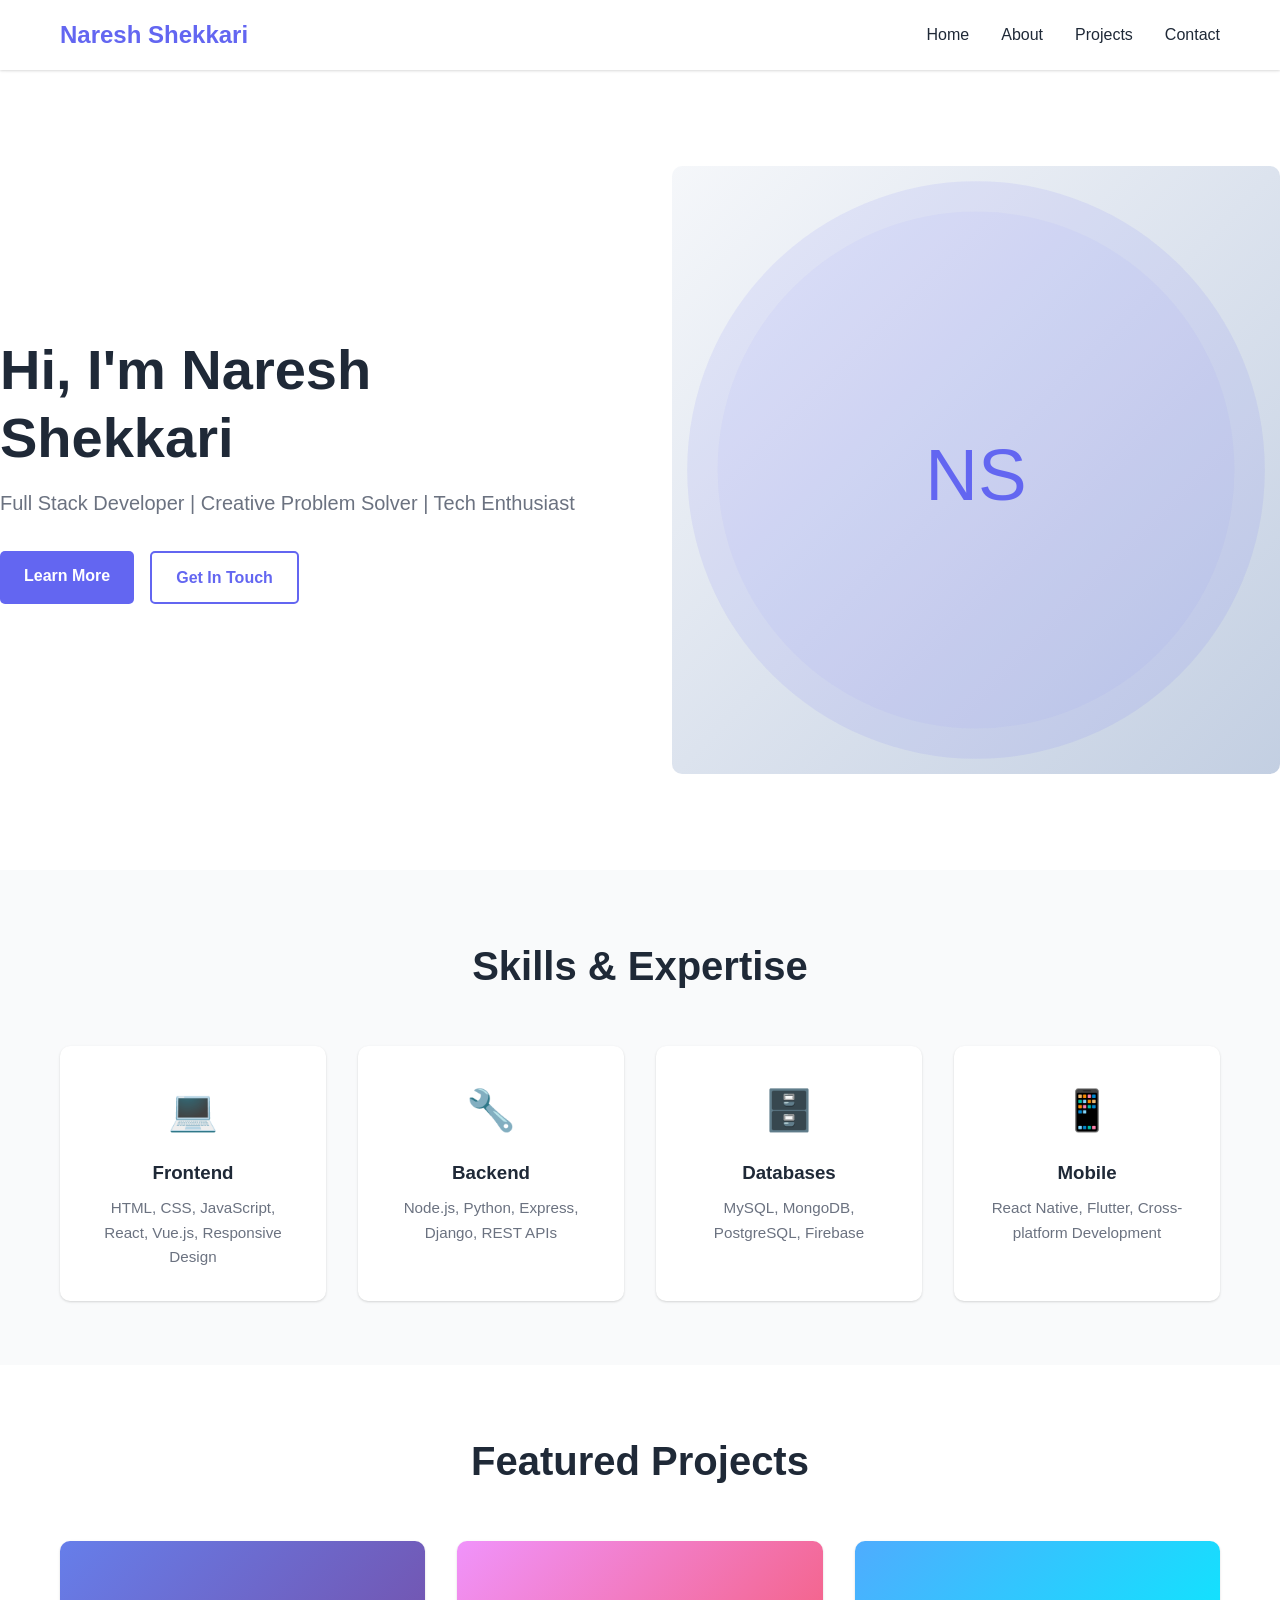
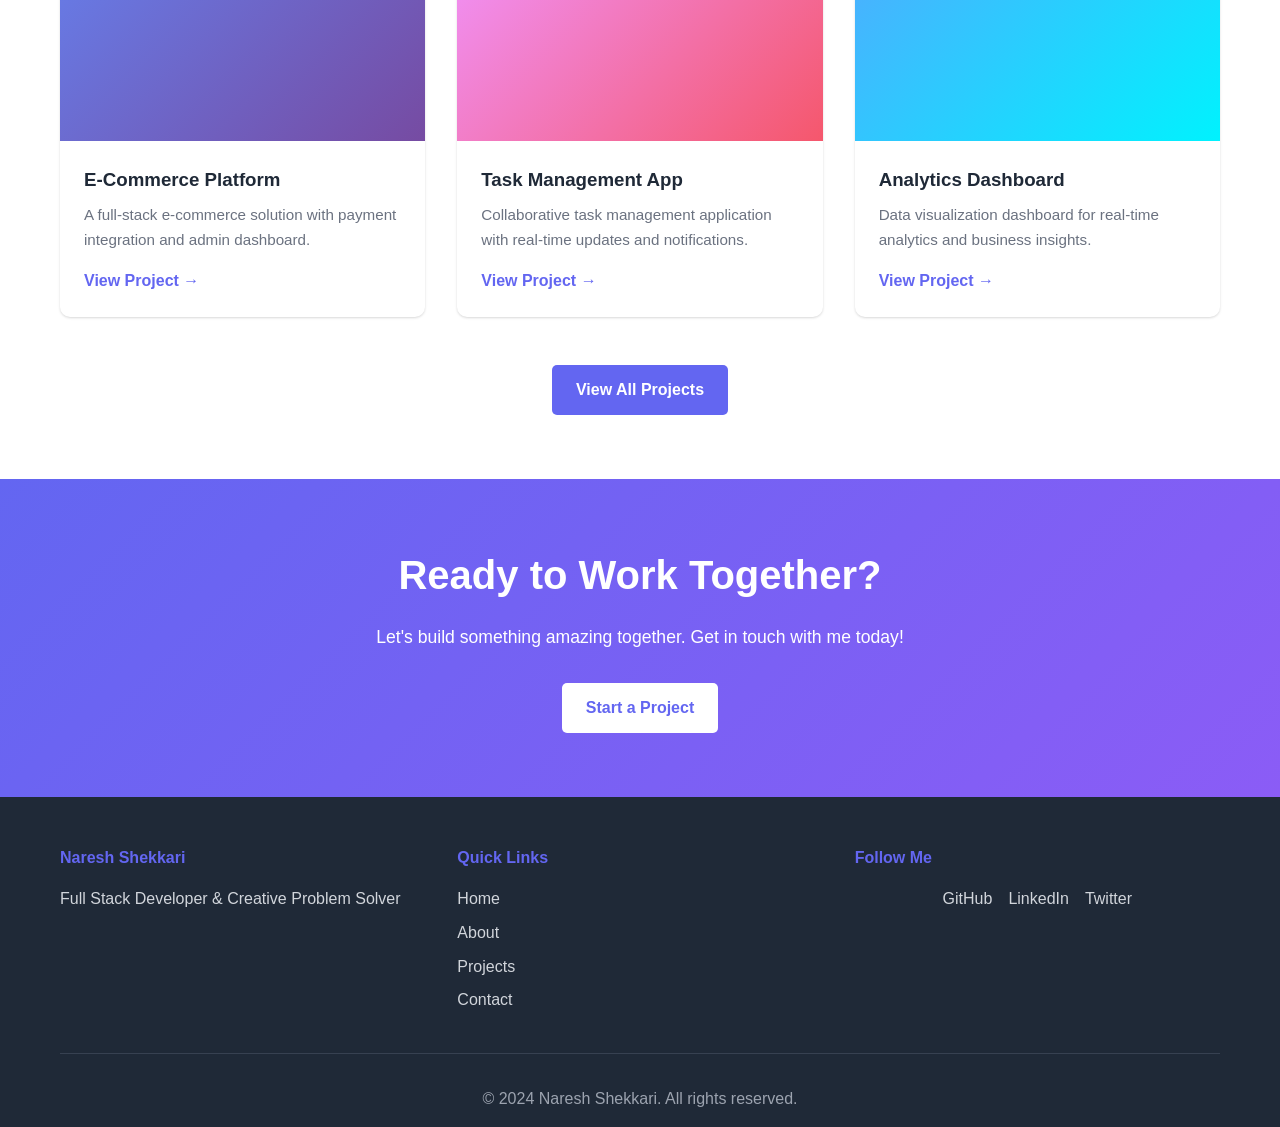
==== index.html @ ceee6bec "Initial commit: Add production portfolio website with full folder structure" ====
<!DOCTYPE html>
<html lang="en">
<head>
    <meta charset="UTF-8">
    <meta name="viewport" content="width=device-width, initial-scale=1.0">
    <meta name="description" content="Naresh Shekkari - Full Stack Developer & Creative Problem Solver">
    <meta name="keywords" content="Developer, Portfolio, Web Developer, Full Stack">
    <title>Naresh Shekkari - Portfolio</title>
    <link rel="stylesheet" href="css/style.css">
    <link rel="stylesheet" href="css/responsive.css">
</head>
<body>
    <!-- Navigation Bar -->
    <nav class="navbar">
        <div class="container">
            <div class="nav-brand">Naresh Shekkari</div>
            <ul class="nav-menu">
                <li><a href="index.html" class="active">Home</a></li>
                <li><a href="about.html">About</a></li>
                <li><a href="projects.html">Projects</a></li>
                <li><a href="contact.html">Contact</a></li>
            </ul>
            <div class="hamburger">
                <span></span>
                <span></span>
                <span></span>
            </div>
        </div>
    </nav>

    <!-- Hero Section -->
    <section class="hero">
        <div class="hero-content">
            <h1 class="hero-title">Hi, I'm Naresh Shekkari</h1>
            <p class="hero-subtitle">Full Stack Developer | Creative Problem Solver | Tech Enthusiast</p>
            <div class="hero-buttons">
                <a href="about.html" class="btn btn-primary">Learn More</a>
                <a href="contact.html" class="btn btn-secondary">Get In Touch</a>
            </div>
        </div>
        <div class="hero-image">
            <div class="image-placeholder">
                <svg viewBox="0 0 200 200" xmlns="http://www.w3.org/2000/svg">
                    <circle cx="100" cy="100" r="95" fill="#6366f1" opacity="0.1"/>
                    <circle cx="100" cy="100" r="85" fill="#6366f1" opacity="0.05"/>
                    <text x="100" y="110" text-anchor="middle" font-size="24" fill="#6366f1">NS</text>
                </svg>
            </div>
        </div>
    </section>

    <!-- Skills Section -->
    <section class="skills">
        <div class="container">
            <h2 class="section-title">Skills & Expertise</h2>
            <div class="skills-grid">
                <div class="skill-card">
                    <div class="skill-icon">💻</div>
                    <h3>Frontend</h3>
                    <p>HTML, CSS, JavaScript, React, Vue.js, Responsive Design</p>
                </div>
                <div class="skill-card">
                    <div class="skill-icon">🔧</div>
                    <h3>Backend</h3>
                    <p>Node.js, Python, Express, Django, REST APIs</p>
                </div>
                <div class="skill-card">
                    <div class="skill-icon">🗄️</div>
                    <h3>Databases</h3>
                    <p>MySQL, MongoDB, PostgreSQL, Firebase</p>
                </div>
                <div class="skill-card">
                    <div class="skill-icon">📱</div>
                    <h3>Mobile</h3>
                    <p>React Native, Flutter, Cross-platform Development</p>
                </div>
            </div>
        </div>
    </section>

    <!-- Featured Projects -->
    <section class="featured-projects">
        <div class="container">
            <h2 class="section-title">Featured Projects</h2>
            <div class="projects-grid">
                <div class="project-card">
                    <div class="project-image" style="background: linear-gradient(135deg, #667eea 0%, #764ba2 100%);"></div>
                    <div class="project-content">
                        <h3>E-Commerce Platform</h3>
                        <p>A full-stack e-commerce solution with payment integration and admin dashboard.</p>
                        <a href="projects.html" class="project-link">View Project →</a>
                    </div>
                </div>
                <div class="project-card">
                    <div class="project-image" style="background: linear-gradient(135deg, #f093fb 0%, #f5576c 100%);"></div>
                    <div class="project-content">
                        <h3>Task Management App</h3>
                        <p>Collaborative task management application with real-time updates and notifications.</p>
                        <a href="projects.html" class="project-link">View Project →</a>
                    </div>
                </div>
                <div class="project-card">
                    <div class="project-image" style="background: linear-gradient(135deg, #4facfe 0%, #00f2fe 100%);"></div>
                    <div class="project-content">
                        <h3>Analytics Dashboard</h3>
                        <p>Data visualization dashboard for real-time analytics and business insights.</p>
                        <a href="projects.html" class="project-link">View Project →</a>
                    </div>
                </div>
            </div>
            <div class="center">
                <a href="projects.html" class="btn btn-primary">View All Projects</a>
            </div>
        </div>
    </section>

    <!-- CTA Section -->
    <section class="cta">
        <div class="container">
            <h2>Ready to Work Together?</h2>
            <p>Let's build something amazing together. Get in touch with me today!</p>
            <a href="contact.html" class="btn btn-light">Start a Project</a>
        </div>
    </section>

    <!-- Footer -->
    <footer class="footer">
        <div class="container">
            <div class="footer-content">
                <div class="footer-section">
                    <h4>Naresh Shekkari</h4>
                    <p>Full Stack Developer & Creative Problem Solver</p>
                </div>
                <div class="footer-section">
                    <h4>Quick Links</h4>
                    <ul>
                        <li><a href="index.html">Home</a></li>
                        <li><a href="about.html">About</a></li>
                        <li><a href="projects.html">Projects</a></li>
                        <li><a href="contact.html">Contact</a></li>
                    </ul>
                </div>
                <div class="footer-section">
                    <h4>Follow Me</h4>
                    <div class="social-links">
                        <a href="#" target="_blank">GitHub</a>
                        <a href="#" target="_blank">LinkedIn</a>
                        <a href="#" target="_blank">Twitter</a>
                    </div>
                </div>
            </div>
            <div class="footer-bottom">
                <p>&copy; 2024 Naresh Shekkari. All rights reserved.</p>
            </div>
        </div>
    </footer>

    <script src="js/script.js"></script>
</body>
</html>
---- css/style.css ----
:root {
    --primary-color: #6366f1;
    --secondary-color: #8b5cf6;
    --text-color: #1f2937;
    --text-light: #6b7280;
    --bg-light: #f9fafb;
    --bg-white: #ffffff;
    --border-color: #e5e7eb;
    --shadow: 0 1px 3px rgba(0, 0, 0, 0.1), 0 1px 2px rgba(0, 0, 0, 0.06);
    --shadow-lg: 0 10px 25px rgba(0, 0, 0, 0.1);
    --transition: all 0.3s ease;
}

* {
    margin: 0;
    padding: 0;
    box-sizing: border-box;
}

body {
    font-family: -apple-system, BlinkMacSystemFont, 'Segoe UI', Roboto, 'Helvetica Neue', Arial, sans-serif;
    color: var(--text-color);
    background-color: var(--bg-white);
    line-height: 1.6;
}

/* Container */
.container {
    max-width: 1200px;
    margin: 0 auto;
    padding: 0 20px;
}

/* Navbar */
.navbar {
    background-color: var(--bg-white);
    box-shadow: var(--shadow);
    position: sticky;
    top: 0;
    z-index: 100;
}

.navbar .container {
    display: flex;
    justify-content: space-between;
    align-items: center;
    padding: 1rem 20px;
}

.nav-brand {
    font-size: 1.5rem;
    font-weight: bold;
    color: var(--primary-color);
}

.nav-menu {
    display: flex;
    list-style: none;
    gap: 2rem;
}

.nav-menu a {
    text-decoration: none;
    color: var(--text-color);
    font-weight: 500;
    transition: var(--transition);
    position: relative;
}

.nav-menu a:hover,
.nav-menu a.active {
    color: var(--primary-color);
}

.nav-menu a.active::after {
    content: '';
    position: absolute;
    bottom: -5px;
    left: 0;
    width: 100%;
    height: 2px;
    background-color: var(--primary-color);
}

.hamburger {
    display: none;
    flex-direction: column;
    cursor: pointer;
}

.hamburger span {
    width: 25px;
    height: 3px;
    background-color: var(--text-color);
    margin: 5px 0;
    transition: var(--transition);
}

/* Hero Section */
.hero {
    display: grid;
    grid-template-columns: 1fr 1fr;
    align-items: center;
    gap: 4rem;
    padding: 6rem 0;
    min-height: 600px;
}

.hero-content h1 {
    font-size: 3.5rem;
    margin-bottom: 1rem;
    color: var(--text-color);
    line-height: 1.2;
}

.hero-subtitle {
    font-size: 1.25rem;
    color: var(--text-light);
    margin-bottom: 2rem;
}

.hero-buttons {
    display: flex;
    gap: 1rem;
}

.image-placeholder,
.image-placeholder-large {
    display: flex;
    align-items: center;
    justify-content: center;
    background: linear-gradient(135deg, #f5f7fa 0%, #c3cfe2 100%);
    border-radius: 10px;
    aspect-ratio: 1;
}

/* Buttons */
.btn {
    padding: 0.75rem 1.5rem;
    border-radius: 5px;
    text-decoration: none;
    font-weight: 600;
    transition: var(--transition);
    border: none;
    cursor: pointer;
    display: inline-block;
    font-size: 1rem;
}

.btn-primary {
    background-color: var(--primary-color);
    color: white;
}

.btn-primary:hover {
    background-color: var(--secondary-color);
    transform: translateY(-2px);
    box-shadow: var(--shadow-lg);
}

.btn-secondary {
    background-color: transparent;
    color: var(--primary-color);
    border: 2px solid var(--primary-color);
}

.btn-secondary:hover {
    background-color: var(--primary-color);
    color: white;
}

.btn-light {
    background-color: white;
    color: var(--primary-color);
}

.btn-light:hover {
    background-color: var(--bg-light);
}

/* Skills Section */
.skills {
    background-color: var(--bg-light);
    padding: 4rem 0;
}

.section-title {
    font-size: 2.5rem;
    margin-bottom: 3rem;
    text-align: center;
    color: var(--text-color);
}

.skills-grid {
    display: grid;
    grid-template-columns: repeat(auto-fit, minmax(250px, 1fr));
    gap: 2rem;
}

.skill-card {
    background-color: var(--bg-white);
    padding: 2rem;
    border-radius: 10px;
    text-align: center;
    box-shadow: var(--shadow);
    transition: var(--transition);
}

.skill-card:hover {
    transform: translateY(-5px);
    box-shadow: var(--shadow-lg);
}

.skill-icon {
    font-size: 2.5rem;
    margin-bottom: 1rem;
}

.skill-card h3 {
    margin-bottom: 0.5rem;
    color: var(--text-color);
}

.skill-card p {
    color: var(--text-light);
    font-size: 0.95rem;
}

/* Featured Projects */
.featured-projects {
    padding: 4rem 0;
}

.projects-grid {
    display: grid;
    grid-template-columns: repeat(auto-fit, minmax(300px, 1fr));
    gap: 2rem;
    margin-bottom: 3rem;
}

.project-card {
    background-color: var(--bg-white);
    border-radius: 10px;
    overflow: hidden;
    box-shadow: var(--shadow);
    transition: var(--transition);
}

.project-card:hover {
    transform: translateY(-5px);
    box-shadow: var(--shadow-lg);
}

.project-image {
    width: 100%;
    height: 200px;
    background-size: cover;
    background-position: center;
}

.project-content {
    padding: 1.5rem;
}

.project-content h3 {
    margin-bottom: 0.5rem;
    color: var(--text-color);
}

.project-content p {
    color: var(--text-light);
    margin-bottom: 1rem;
    font-size: 0.95rem;
}

.project-link {
    color: var(--primary-color);
    text-decoration: none;
    font-weight: 600;
    transition: var(--transition);
}

.project-link:hover {
    color: var(--secondary-color);
}

.center {
    text-align: center;
}

/* CTA Section */
.cta {
    background: linear-gradient(135deg, var(--primary-color) 0%, var(--secondary-color) 100%);
    color: white;
    padding: 4rem 0;
    text-align: center;
}

.cta h2 {
    font-size: 2.5rem;
    margin-bottom: 1rem;
}

.cta p {
    font-size: 1.1rem;
    margin-bottom: 2rem;
}

/* About Section */
.about-section {
    padding: 4rem 0;
}

.about-content {
    display: grid;
    grid-template-columns: 1fr 1fr;
    gap: 3rem;
    align-items: center;
}

.about-text h1 {
    font-size: 2.5rem;
    margin-bottom: 1.5rem;
}

.about-text h2 {
    font-size: 1.5rem;
    margin: 2rem 0 1rem;
    color: var(--primary-color);
}

.about-text p {
    color: var(--text-light);
    margin-bottom: 1rem;
    line-height: 1.8;
}

.about-list {
    list-style: none;
    margin: 1rem 0;
}

.about-list li {
    padding: 0.5rem 0;
    color: var(--text-light);
    position: relative;
    padding-left: 1.5rem;
}

.about-list li::before {
    content: '✓';
    position: absolute;
    left: 0;
    color: var(--primary-color);
    font-weight: bold;
}

.image-placeholder-large {
    min-height: 400px;
}

/* Experience Section */
.experience {
    background-color: var(--bg-light);
    padding: 4rem 0;
}

.timeline {
    max-width: 800px;
    margin: 0 auto;
}

.timeline-item {
    display: grid;
    grid-template-columns: 50px 1fr;
    gap: 2rem;
    margin-bottom: 2rem;
    position: relative;
}

.timeline-marker {
    width: 20px;
    height: 20px;
    background-color: var(--primary-color);
    border-radius: 50%;
    margin-top: 0.5rem;
    border: 4px solid var(--bg-light);
}

.timeline-item:not(:last-child)::before {
    content: '';
    position: absolute;
    left: 9px;
    top: 40px;
    bottom: -50px;
    width: 2px;
    background-color: var(--primary-color);
}

.timeline-content h3 {
    color: var(--text-color);
    margin-bottom: 0.25rem;
}

.timeline-date {
    color: var(--primary-color);
    font-weight: 600;
    font-size: 0.9rem;
}

.timeline-content p {
    color: var(--text-light);
    margin-top: 0.5rem;
}

/* Education Section */
.education {
    padding: 4rem 0;
}

.education-grid {
    display: grid;
    grid-template-columns: repeat(auto-fit, minmax(300px, 1fr));
    gap: 2rem;
}

.education-card {
    background-color: var(--bg-light);
    padding: 2rem;
    border-radius: 10px;
    border-left: 4px solid var(--primary-color);
}

.education-card h3 {
    color: var(--text-color);
    margin-bottom: 0.5rem;
}

.education-date {
    color: var(--primary-color);
    font-weight: 600;
    font-size: 0.9rem;
}

.education-card p {
    color: var(--text-light);
    margin-top: 0.5rem;
}

/* Projects Section */
.projects-section {
    padding: 4rem 0;
}

.projects-grid-large {
    display: grid;
    grid-template-columns: 1fr;
    gap: 2rem;
}

.project-card-large {
    display: grid;
    grid-template-columns: 1fr 1fr;
    gap: 2rem;
    align-items: center;
    background-color: var(--bg-light);
    border-radius: 10px;
    overflow: hidden;
    box-shadow: var(--shadow);
    transition: var(--transition);
}

.project-card-large:hover {
    box-shadow: var(--shadow-lg);
    transform: translateY(-2px);
}

.project-card-large:nth-child(even) {
    direction: rtl;
}

.project-card-large:nth-child(even) .project-content-large {
    direction: ltr;
}

.project-image-large {
    width: 100%;
    min-height: 300px;
    background-size: cover;
    background-position: center;
}

.project-content-large {
    padding: 2rem;
}

.project-content-large h3 {
    font-size: 1.5rem;
    margin-bottom: 1rem;
    color: var(--text-color);
}

.project-content-large p {
    color: var(--text-light);
    margin-bottom: 1rem;
    line-height: 1.8;
}

.project-tech {
    display: flex;
    flex-wrap: wrap;
    gap: 0.5rem;
    margin-bottom: 1rem;
}

.tech-tag {
    background-color: var(--primary-color);
    color: white;
    padding: 0.25rem 0.75rem;
    border-radius: 20px;
    font-size: 0.85rem;
}

/* Contact Section */
.contact-section {
    padding: 4rem 0;
}

.section-subtitle {
    text-align: center;
    color: var(--text-light);
    font-size: 1.1rem;
    margin-bottom: 3rem;
}

.contact-container {
    display: grid;
    grid-template-columns: 1fr 1fr;
    gap: 3rem;
    margin-top: 2rem;
}

.contact-info {
    display: grid;
    gap: 2rem;
}

.contact-item {
    background-color: var(--bg-light);
    padding: 2rem;
    border-radius: 10px;
    text-align: center;
}

.contact-icon {
    font-size: 2rem;
    margin-bottom: 0.5rem;
}

.contact-item h3 {
    color: var(--text-color);
    margin-bottom: 0.5rem;
}

.contact-item p,
.contact-item a {
    color: var(--text-light);
    text-decoration: none;
    transition: var(--transition);
}

.contact-item a:hover {
    color: var(--primary-color);
}

.social-links {
    display: flex;
    gap: 1rem;
    justify-content: center;
    flex-wrap: wrap;
}

.social-links a {
    display: inline-block;
}

/* Contact Form */
.contact-form {
    background-color: var(--bg-light);
    padding: 2rem;
    border-radius: 10px;
}

.form-group {
    margin-bottom: 1.5rem;
}

.form-group label {
    display: block;
    margin-bottom: 0.5rem;
    color: var(--text-color);
    font-weight: 500;
}

.form-group input,
.form-group textarea {
    width: 100%;
    padding: 0.75rem;
    border: 1px solid var(--border-color);
    border-radius: 5px;
    font-family: inherit;
    font-size: 1rem;
    transition: var(--transition);
}

.form-group input:focus,
.form-group textarea:focus {
    outline: none;
    border-color: var(--primary-color);
    box-shadow: 0 0 0 3px rgba(99, 102, 241, 0.1);
}

.form-message {
    margin-top: 1rem;
    text-align: center;
    font-weight: 500;
}

.form-message.success {
    color: #10b981;
}

.form-message.error {
    color: #ef4444;
}

/* Footer */
.footer {
    background-color: #1f2937;
    color: white;
    padding: 3rem 0 1rem;
}

.footer-content {
    display: grid;
    grid-template-columns: repeat(auto-fit, minmax(250px, 1fr));
    gap: 2rem;
    margin-bottom: 2rem;
}

.footer-section h4 {
    margin-bottom: 1rem;
    color: var(--primary-color);
}

.footer-section p,
.footer-section a {
    color: #d1d5db;
    text-decoration: none;
    transition: var(--transition);
}

.footer-section a:hover {
    color: var(--primary-color);
}

.footer-section ul {
    list-style: none;
}

.footer-section ul li {
    margin-bottom: 0.5rem;
}

.footer-bottom {
    text-align: center;
    padding-top: 2rem;
    border-top: 1px solid #374151;
    color: #9ca3af;
}
---- css/responsive.css ----
/* Tablet Screens (768px and below) */
@media (max-width: 768px) {
    /* Navbar */
    .nav-menu {
        display: none;
        position: absolute;
        top: 100%;
        left: 0;
        right: 0;
        flex-direction: column;
        background-color: white;
        padding: 1rem;
        box-shadow: var(--shadow-lg);
    }

    .nav-menu.active {
        display: flex;
    }

    .nav-menu li {
        padding: 0.5rem 0;
    }

    .hamburger {
        display: flex;
    }

    /* Hero Section */
    .hero {
        grid-template-columns: 1fr;
        padding: 3rem 0;
        min-height: auto;
    }

    .hero-content h1 {
        font-size: 2.5rem;
    }

    .hero-buttons {
        flex-direction: column;
    }

    .btn {
        width: 100%;
        text-align: center;
    }

    /* Skills Section */
    .skills-grid {
        grid-template-columns: repeat(2, 1fr);
        gap: 1rem;
    }

    .skill-card {
        padding: 1.5rem;
    }

    /* Projects */
    .projects-grid {
        grid-template-columns: 1fr;
    }

    .project-card-large {
        grid-template-columns: 1fr;
    }

    .project-card-large:nth-child(even) {
        direction: ltr;
    }

    .project-image-large {
        min-height: 250px;
    }

    /* About Section */
    .about-content {
        grid-template-columns: 1fr;
        gap: 2rem;
    }

    .image-placeholder-large {
        min-height: 300px;
    }

    /* Contact Section */
    .contact-container {
        grid-template-columns: 1fr;
    }

    /* Section Title */
    .section-title {
        font-size: 2rem;
    }
}

/* Mobile Screens (480px and below) */
@media (max-width: 480px) {
    /* Container Padding */
    .container {
        padding: 0 15px;
    }

    /* Navbar */
    .navbar .container {
        padding: 0.75rem 15px;
    }

    .nav-brand {
        font-size: 1.25rem;
    }

    /* Hero Section */
    .hero {
        padding: 2rem 0;
    }

    .hero-content h1 {
        font-size: 2rem;
    }

    .hero-subtitle {
        font-size: 1rem;
    }

    .hero-buttons {
        flex-direction: column;
        gap: 0.75rem;
    }

    /* Skills Section */
    .skills {
        padding: 2rem 0;
    }

    .skills-grid {
        grid-template-columns: 1fr;
    }

    .section-title {
        font-size: 1.5rem;
        margin-bottom: 2rem;
    }

    /* Projects Grid */
    .projects-grid {
        grid-template-columns: 1fr;
        gap: 1rem;
    }

    .project-card {
        margin-bottom: 1rem;
    }

    .project-image {
        height: 150px;
    }

    /* Projects Large */
    .project-card-large {
        gap: 1rem;
    }

    .project-image-large {
        min-height: 200px;
    }

    .project-content-large {
        padding: 1.5rem;
    }

    .project-content-large h3 {
        font-size: 1.25rem;
    }

    /* About Section */
    .about-text h1 {
        font-size: 2rem;
    }

    .about-text h2 {
        font-size: 1.25rem;
    }

    /* Timeline */
    .timeline-item {
        gap: 1rem;
    }

    .timeline-item:not(:last-child)::before {
        bottom: -30px;
    }

    /* Education Grid */
    .education-grid {
        grid-template-columns: 1fr;
    }

    /* Contact Section */
    .contact-section {
        padding: 2rem 0;
    }

    .contact-item {
        padding: 1.5rem;
    }

    .contact-form {
        padding: 1.5rem;
    }

    /* Footer */
    .footer-content {
        grid-template-columns: 1fr;
        gap: 1.5rem;
    }

    .footer {
        padding: 2rem 0 1rem;
    }

    /* CTA Section */
    .cta {
        padding: 2rem 0;
    }

    .cta h2 {
        font-size: 1.75rem;
    }

    .cta p {
        font-size: 1rem;
    }
}

/* Extra Small Screens (320px and below) */
@media (max-width: 320px) {
    body {
        font-size: 14px;
    }

    .hero-content h1 {
        font-size: 1.5rem;
    }

    .section-title {
        font-size: 1.25rem;
    }

    .btn {
        padding: 0.6rem 1.2rem;
        font-size: 0.9rem;
    }
}
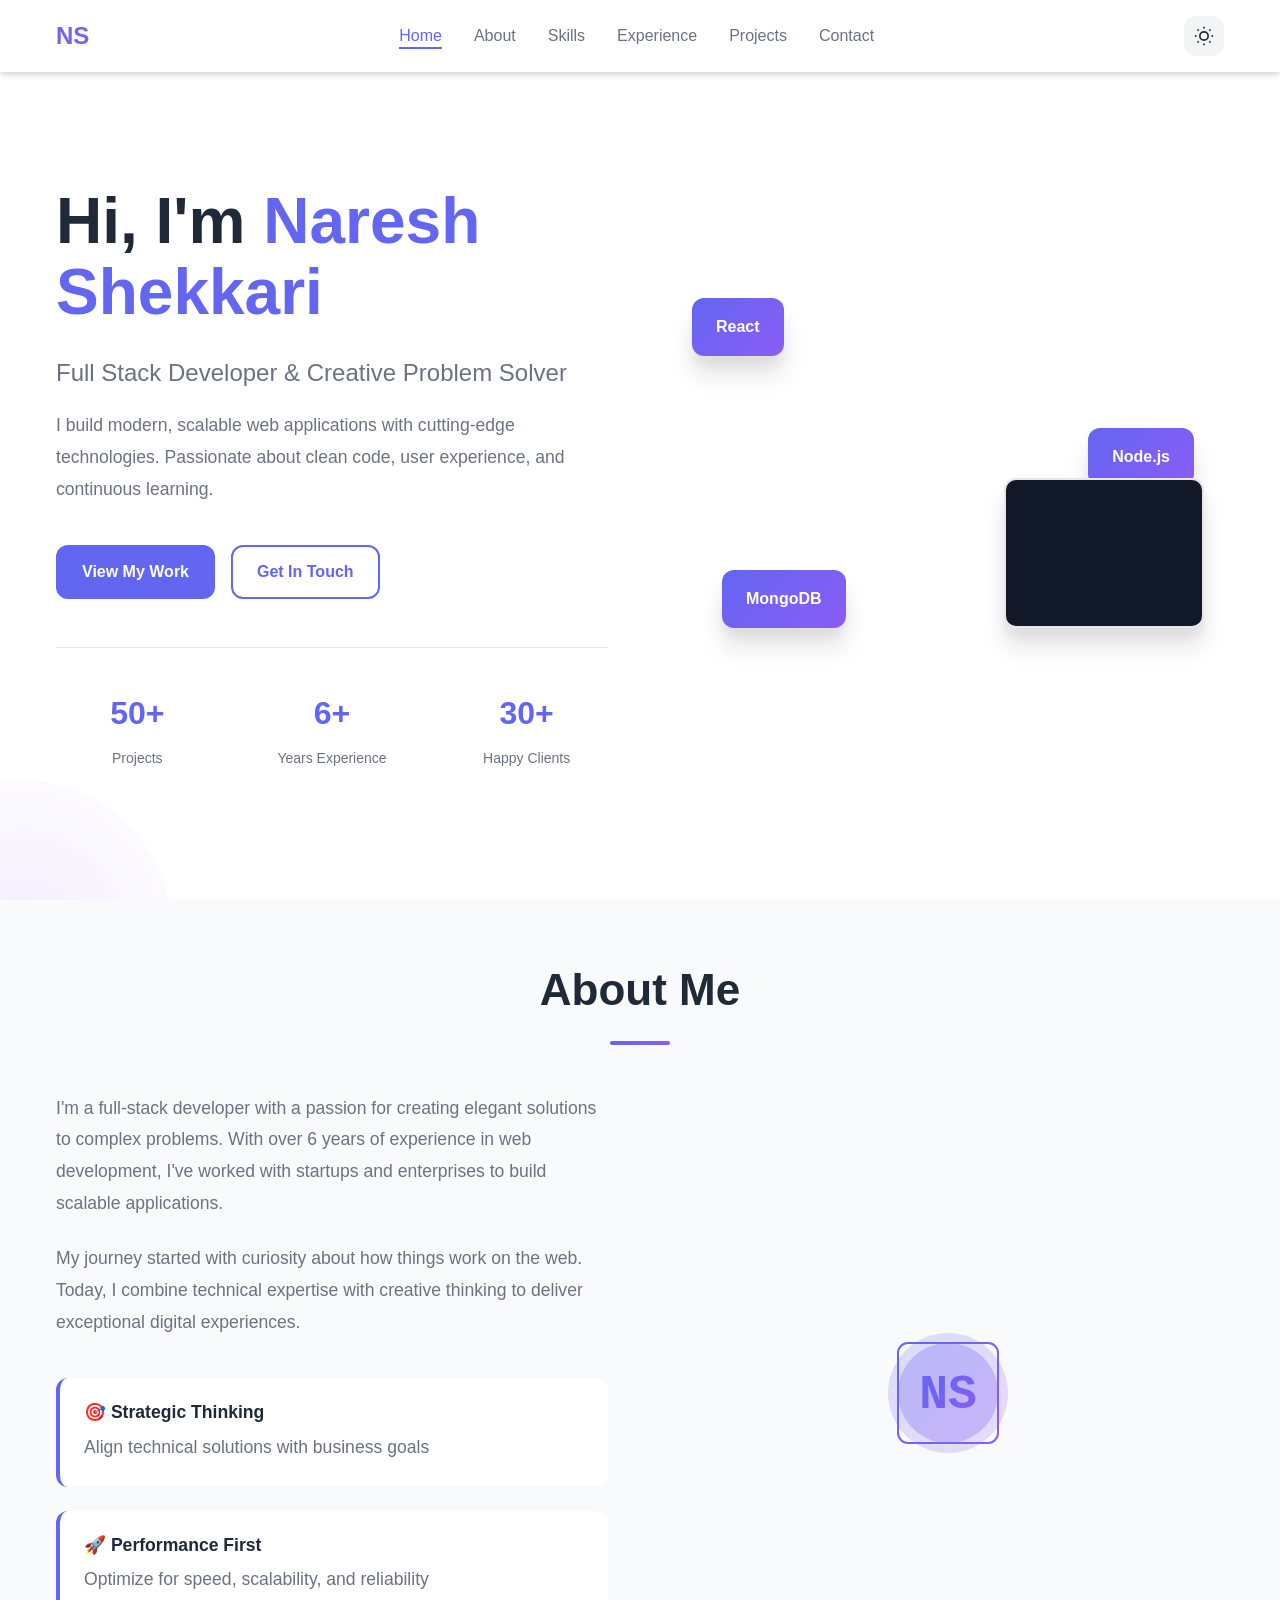
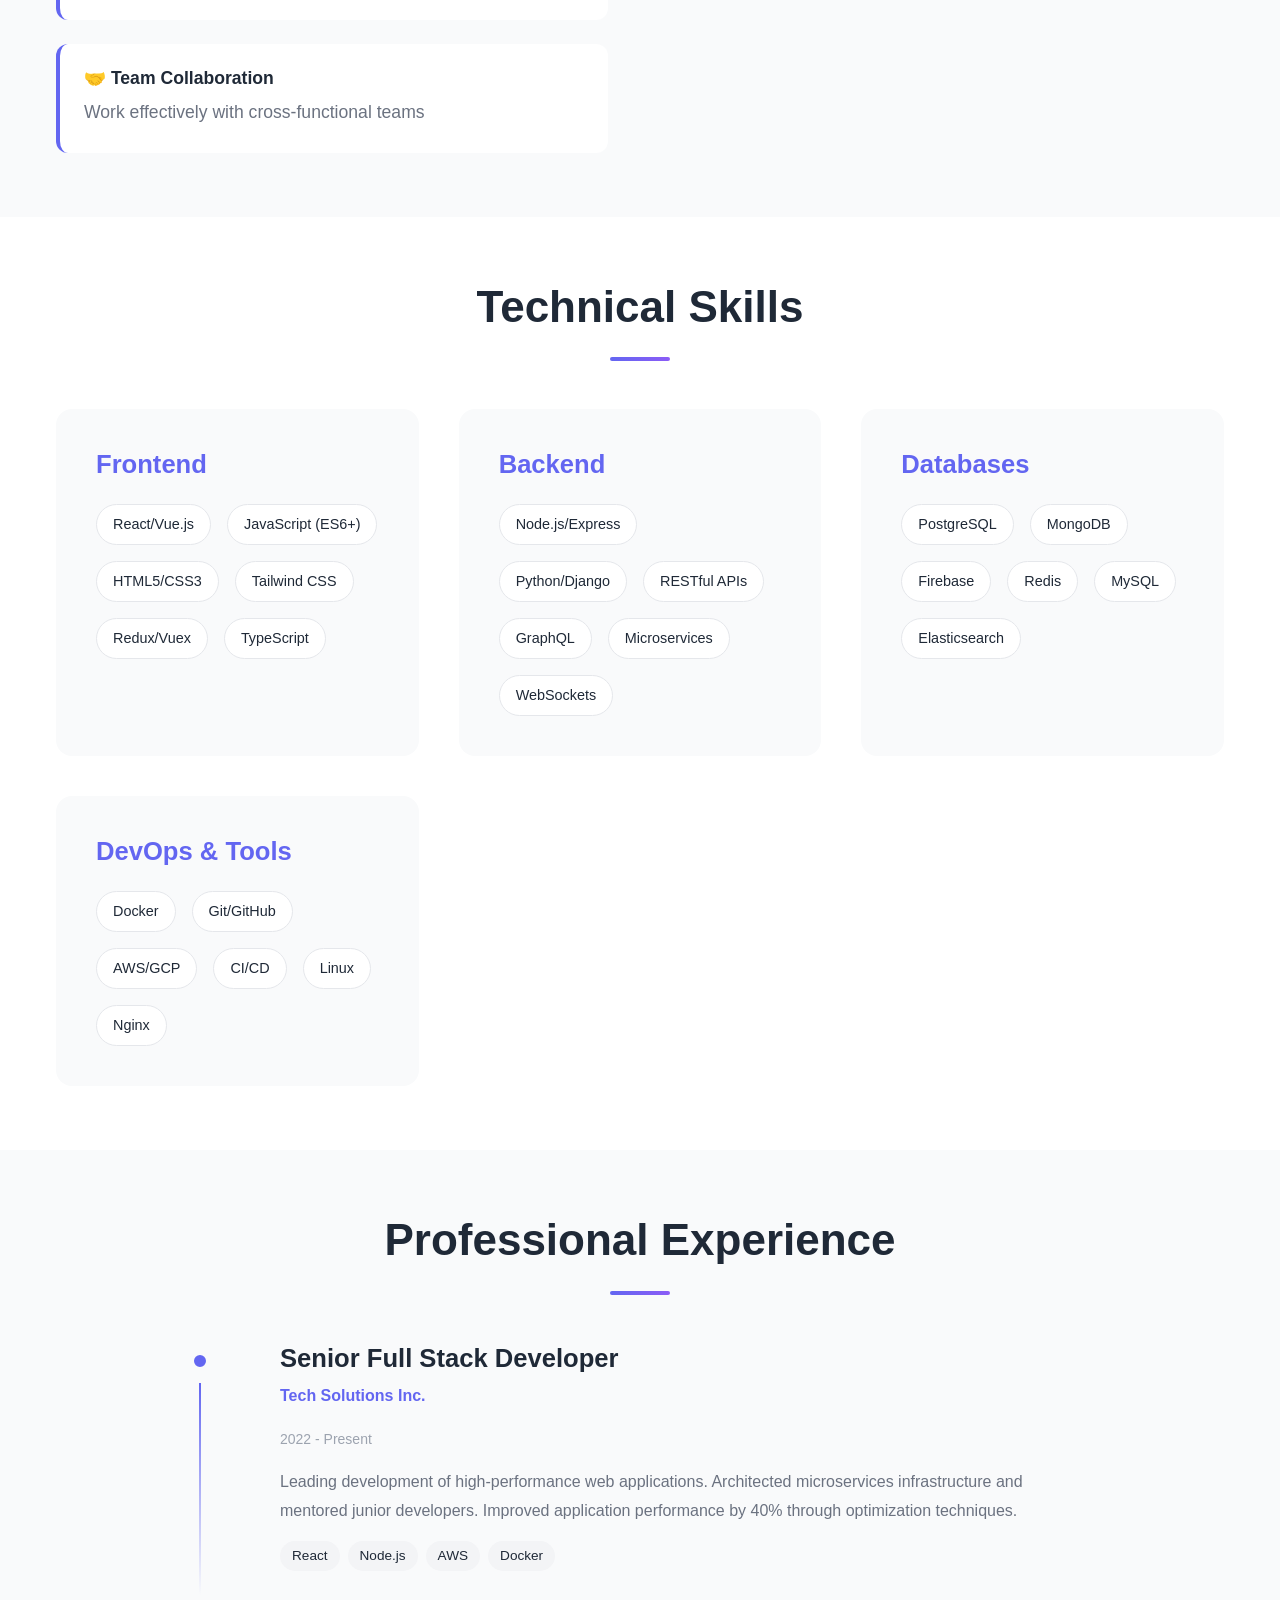
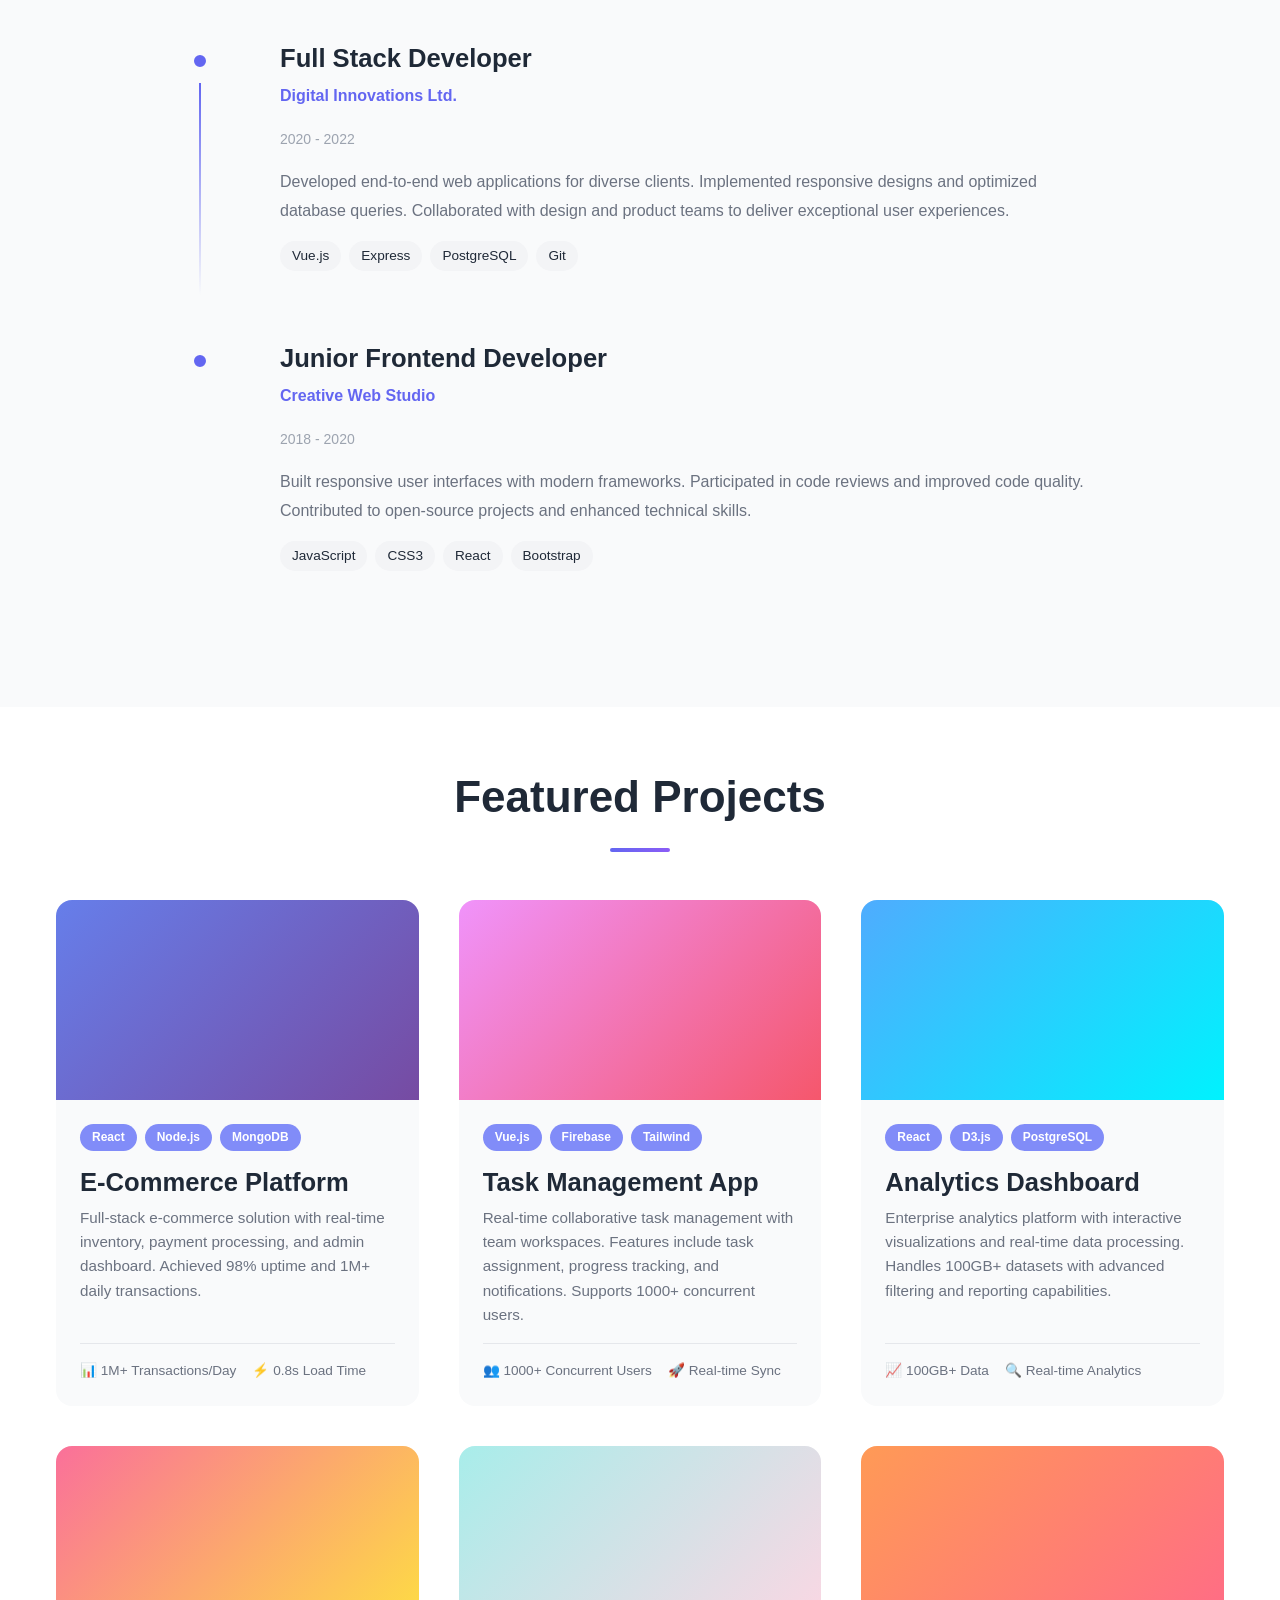
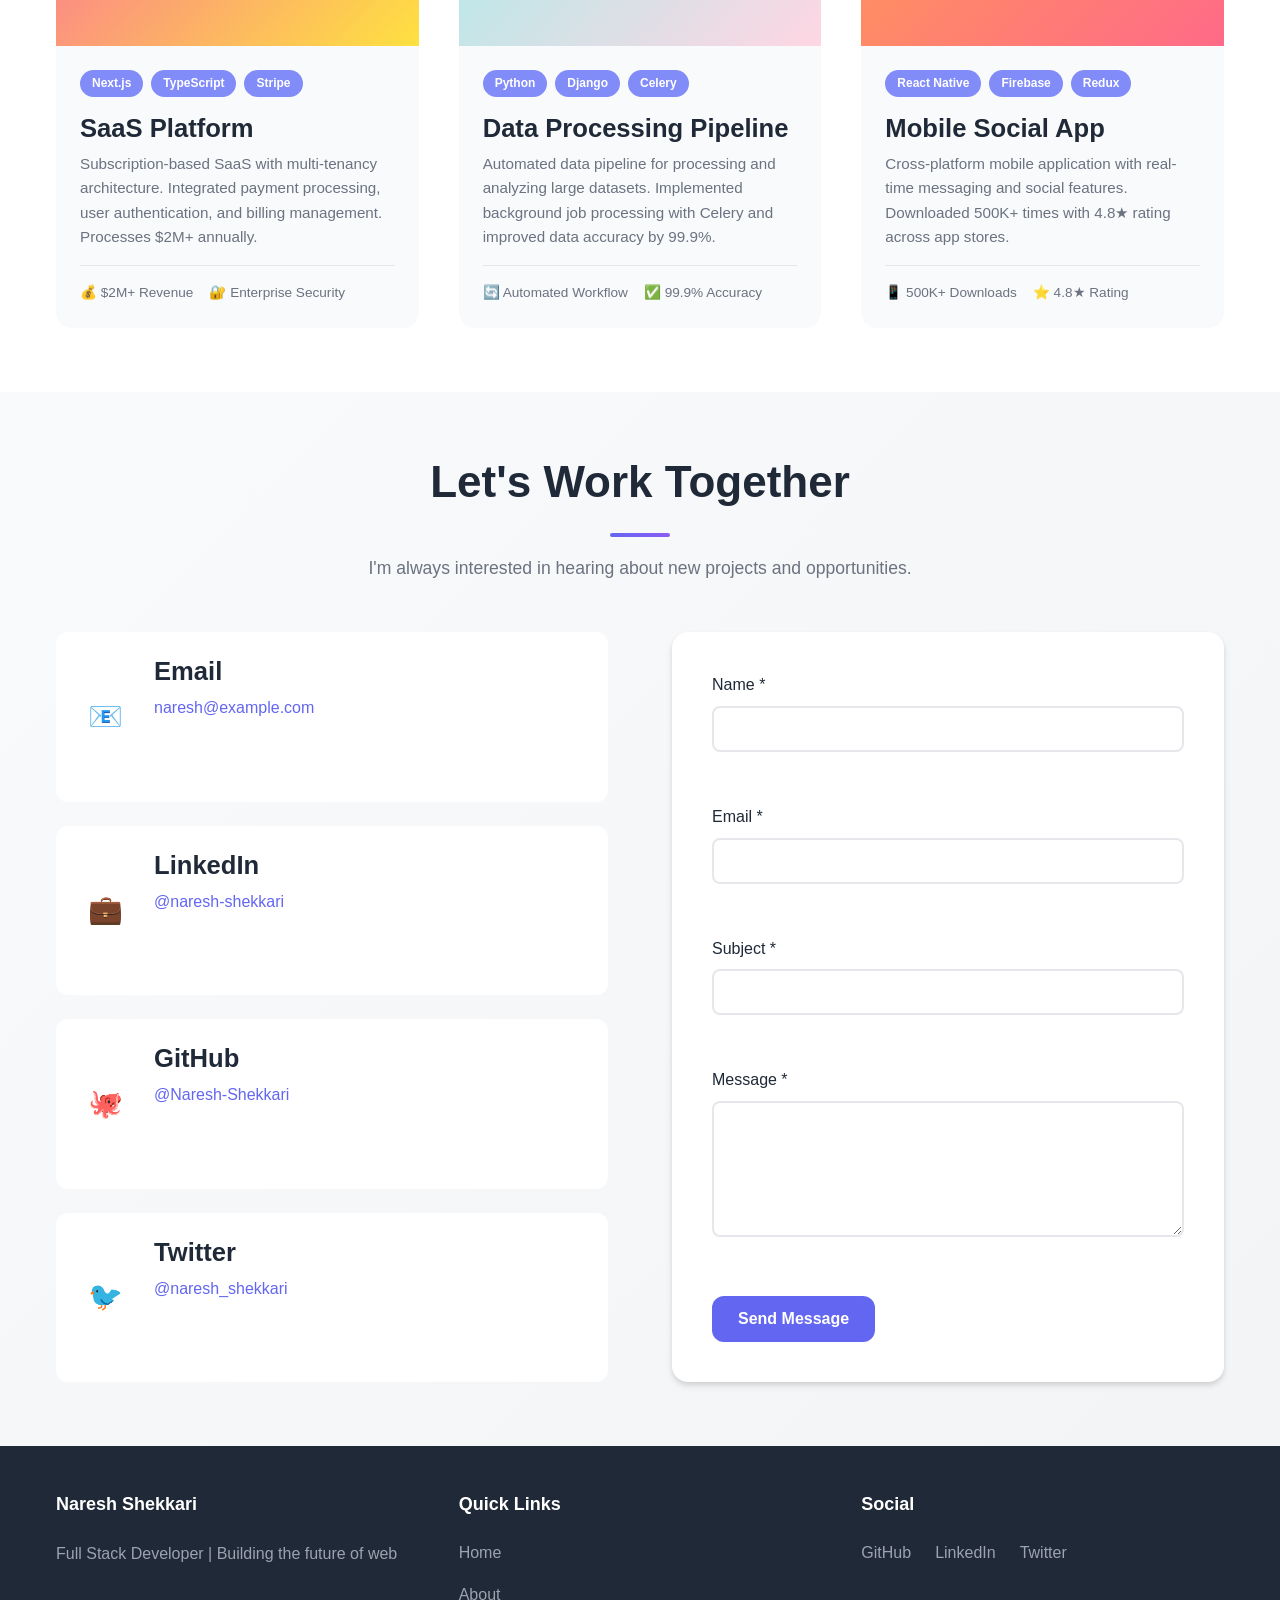
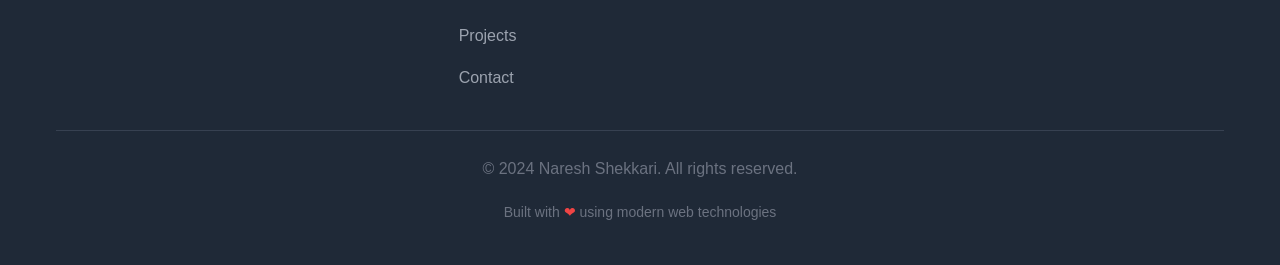
==== commit 4d8f6d33: "Complete rewrite: Production-grade portfolio with modern design, advanced animations, and enterprise" ====
--- a/index.html
+++ b/index.html
@@ -3,123 +3,499 @@
 <head>
     <meta charset="UTF-8">
     <meta name="viewport" content="width=device-width, initial-scale=1.0">
-    <meta name="description" content="Naresh Shekkari - Full Stack Developer & Creative Problem Solver">
-    <meta name="keywords" content="Developer, Portfolio, Web Developer, Full Stack">
-    <title>Naresh Shekkari - Portfolio</title>
-    <link rel="stylesheet" href="css/style.css">
+    <meta name="description" content="Naresh Shekkari - Full Stack Developer | Building innovative digital solutions">
+    <meta name="keywords" content="Full Stack Developer, Web Developer, Software Engineer, Portfolio">
+    <meta name="author" content="Naresh Shekkari">
+    <meta name="theme-color" content="#6366f1">
+    
+    <!-- Open Graph -->
+    <meta property="og:title" content="Naresh Shekkari - Full Stack Developer">
+    <meta property="og:description" content="Explore my portfolio of innovative web projects and technical expertise.">
+    <meta property="og:type" content="website">
+    <meta property="og:url" content="https://naresh-shekkari.github.io/portfolio">
+    <meta property="og:image" content="https://naresh-shekkari.github.io/portfolio/assets/og-image.png">
+    
+    <!-- Twitter Card -->
+    <meta name="twitter:card" content="summary_large_image">
+    <meta name="twitter:title" content="Naresh Shekkari - Full Stack Developer">
+    <meta name="twitter:description" content="Full Stack Developer | Building innovative digital solutions">
+    <meta name="twitter:image" content="https://naresh-shekkari.github.io/portfolio/assets/og-image.png">
+    
+    <title>Naresh Shekkari - Full Stack Developer Portfolio</title>
+    
+    <!-- Stylesheets -->
+    <link rel="stylesheet" href="css/variables.css">
+    <link rel="stylesheet" href="css/reset.css">
+    <link rel="stylesheet" href="css/typography.css">
+    <link rel="stylesheet" href="css/components.css">
+    <link rel="stylesheet" href="css/sections.css">
+    <link rel="stylesheet" href="css/animations.css">
     <link rel="stylesheet" href="css/responsive.css">
+    
+    <!-- Preload critical resources -->
+    <link rel="preload" as="font" href="https://fonts.googleapis.com/css2?family=Poppins:wght@400;500;600;700&family=Fira+Code:wght@400;500&display=swap" crossorigin>
+    
+    <!-- Favicon -->
+    <link rel="icon" type="image/svg+xml" href="data:image/svg+xml,<svg xmlns='http://www.w3.org/2000/svg' viewBox='0 0 100 100'><rect fill='%236366f1' width='100' height='100'/><text x='50' y='65' font-size='50' font-weight='bold' text-anchor='middle' fill='white' font-family='monospace'>NS</text></svg>">
+    
+    <!-- JSON-LD Structured Data -->
+    <script type="application/ld+json">
+    {
+        "@context": "https://schema.org",
+        "@type": "Person",
+        "name": "Naresh Shekkari",
+        "url": "https://naresh-shekkari.github.io/portfolio",
+        "jobTitle": "Full Stack Developer",
+        "sameAs": [
+            "https://github.com/Naresh-Shekkari",
+            "https://linkedin.com/in/naresh-shekkari"
+        ],
+        "email": "naresh@example.com"
+    }
+    </script>
 </head>
 <body>
-    <!-- Navigation Bar -->
-    <nav class="navbar">
-        <div class="container">
-            <div class="nav-brand">Naresh Shekkari</div>
-            <ul class="nav-menu">
-                <li><a href="index.html" class="active">Home</a></li>
-                <li><a href="about.html">About</a></li>
-                <li><a href="projects.html">Projects</a></li>
-                <li><a href="contact.html">Contact</a></li>
+    <!-- Navigation -->
+    <nav class="navbar" id="navbar">
+        <div class="nav-container">
+            <div class="nav-brand">NS</div>
+            <ul class="nav-menu" id="navMenu">
+                <li><a href="#home" class="nav-link active">Home</a></li>
+                <li><a href="#about" class="nav-link">About</a></li>
+                <li><a href="#skills" class="nav-link">Skills</a></li>
+                <li><a href="#experience" class="nav-link">Experience</a></li>
+                <li><a href="#projects" class="nav-link">Projects</a></li>
+                <li><a href="#contact" class="nav-link">Contact</a></li>
             </ul>
-            <div class="hamburger">
-                <span></span>
-                <span></span>
-                <span></span>
+            <div class="nav-actions">
+                <button class="theme-toggle" id="themeToggle" aria-label="Toggle theme">
+                    <svg class="icon-sun" viewBox="0 0 24 24" fill="none" stroke="currentColor" stroke-width="2">
+                        <circle cx="12" cy="12" r="5"></circle>
+                        <line x1="12" y1="1" x2="12" y2="3"></line>
+                        <line x1="12" y1="21" x2="12" y2="23"></line>
+                        <line x1="4.22" y1="4.22" x2="5.64" y2="5.64"></line>
+                        <line x1="18.36" y1="18.36" x2="19.78" y2="19.78"></line>
+                        <line x1="1" y1="12" x2="3" y2="12"></line>
+                        <line x1="21" y1="12" x2="23" y2="12"></line>
+                        <line x1="4.22" y1="19.78" x2="5.64" y2="18.36"></line>
+                        <line x1="18.36" y1="5.64" x2="19.78" y2="4.22"></line>
+                    </svg>
+                    <svg class="icon-moon" viewBox="0 0 24 24" fill="none" stroke="currentColor" stroke-width="2">
+                        <path d="M21 12.79A9 9 0 1 1 11.21 3 7 7 0 0 0 21 12.79z"></path>
+                    </svg>
+                </button>
+                <button class="hamburger" id="hamburger" aria-label="Toggle menu">
+                    <span></span>
+                    <span></span>
+                    <span></span>
+                </button>
             </div>
         </div>
     </nav>
 
     <!-- Hero Section -->
-    <section class="hero">
-        <div class="hero-content">
-            <h1 class="hero-title">Hi, I'm Naresh Shekkari</h1>
-            <p class="hero-subtitle">Full Stack Developer | Creative Problem Solver | Tech Enthusiast</p>
-            <div class="hero-buttons">
-                <a href="about.html" class="btn btn-primary">Learn More</a>
-                <a href="contact.html" class="btn btn-secondary">Get In Touch</a>
-            </div>
-        </div>
-        <div class="hero-image">
-            <div class="image-placeholder">
-                <svg viewBox="0 0 200 200" xmlns="http://www.w3.org/2000/svg">
-                    <circle cx="100" cy="100" r="95" fill="#6366f1" opacity="0.1"/>
-                    <circle cx="100" cy="100" r="85" fill="#6366f1" opacity="0.05"/>
-                    <text x="100" y="110" text-anchor="middle" font-size="24" fill="#6366f1">NS</text>
-                </svg>
+    <section class="hero" id="home">
+        <div class="container">
+            <div class="hero-content">
+                <div class="hero-text">
+                    <h1 class="hero-title">Hi, I'm <span class="highlight">Naresh Shekkari</span></h1>
+                    <p class="hero-subtitle">Full Stack Developer & Creative Problem Solver</p>
+                    <p class="hero-description">I build modern, scalable web applications with cutting-edge technologies. Passionate about clean code, user experience, and continuous learning.</p>
+                    <div class="hero-actions">
+                        <a href="#projects" class="btn btn-primary">View My Work</a>
+                        <a href="#contact" class="btn btn-secondary">Get In Touch</a>
+                    </div>
+                    <div class="hero-stats">
+                        <div class="stat">
+                            <span class="stat-value">50+</span>
+                            <span class="stat-label">Projects</span>
+                        </div>
+                        <div class="stat">
+                            <span class="stat-value">6+</span>
+                            <span class="stat-label">Years Experience</span>
+                        </div>
+                        <div class="stat">
+                            <span class="stat-value">30+</span>
+                            <span class="stat-label">Happy Clients</span>
+                        </div>
+                    </div>
+                </div>
+                <div class="hero-visual">
+                    <div class="floating-card card-1">React</div>
+                    <div class="floating-card card-2">Node.js</div>
+                    <div class="floating-card card-3">MongoDB</div>
+                    <div class="code-block"></div>
+                </div>
             </div>
         </div>
     </section>
 
+    <!-- About Section -->
+    <section class="about" id="about">
+        <div class="container">
+            <div class="section-header">
+                <h2 class="section-title">About Me</h2>
+                <div class="title-underline"></div>
+            </div>
+            <div class="about-content">
+                <div class="about-text">
+                    <p>I'm a full-stack developer with a passion for creating elegant solutions to complex problems. With over 6 years of experience in web development, I've worked with startups and enterprises to build scalable applications.</p>
+                    <p>My journey started with curiosity about how things work on the web. Today, I combine technical expertise with creative thinking to deliver exceptional digital experiences.</p>
+                    <div class="about-highlights">
+                        <div class="highlight-item">
+                            <h4>🎯 Strategic Thinking</h4>
+                            <p>Align technical solutions with business goals</p>
+                        </div>
+                        <div class="highlight-item">
+                            <h4>🚀 Performance First</h4>
+                            <p>Optimize for speed, scalability, and reliability</p>
+                        </div>
+                        <div class="highlight-item">
+                            <h4>🤝 Team Collaboration</h4>
+                            <p>Work effectively with cross-functional teams</p>
+                        </div>
+                    </div>
+                </div>
+                <div class="about-image">
+                    <div class="image-placeholder">
+                        <svg viewBox="0 0 300 300" xmlns="http://www.w3.org/2000/svg">
+                            <defs>
+                                <linearGradient id="grad1" x1="0%" y1="0%" x2="100%" y2="100%">
+                                    <stop offset="0%" style="stop-color:#6366f1;stop-opacity:1" />
+                                    <stop offset="100%" style="stop-color:#8b5cf6;stop-opacity:1" />
+                                </linearGradient>
+                            </defs>
+                            <circle cx="150" cy="120" r="60" fill="url(#grad1)" opacity="0.2"/>
+                            <circle cx="150" cy="120" r="50" fill="url(#grad1)" opacity="0.3"/>
+                            <rect x="100" y="70" width="100" height="100" fill="none" stroke="url(#grad1)" stroke-width="2" rx="10"/>
+                            <text x="150" y="135" text-anchor="middle" font-size="48" font-weight="bold" fill="url(#grad1)" font-family="monospace">NS</text>
+                        </svg>
+                    </div>
+                </div>
+            </div>
+        </div>
+    </section>
+
     <!-- Skills Section -->
-    <section class="skills">
-        <div class="container">
-            <h2 class="section-title">Skills & Expertise</h2>
+    <section class="skills" id="skills">
+        <div class="container">
+            <div class="section-header">
+                <h2 class="section-title">Technical Skills</h2>
+                <div class="title-underline"></div>
+            </div>
             <div class="skills-grid">
-                <div class="skill-card">
-                    <div class="skill-icon">💻</div>
+                <div class="skill-category">
                     <h3>Frontend</h3>
-                    <p>HTML, CSS, JavaScript, React, Vue.js, Responsive Design</p>
-                </div>
-                <div class="skill-card">
-                    <div class="skill-icon">🔧</div>
+                    <div class="skill-items">
+                        <span class="skill-tag">React/Vue.js</span>
+                        <span class="skill-tag">JavaScript (ES6+)</span>
+                        <span class="skill-tag">HTML5/CSS3</span>
+                        <span class="skill-tag">Tailwind CSS</span>
+                        <span class="skill-tag">Redux/Vuex</span>
+                        <span class="skill-tag">TypeScript</span>
+                    </div>
+                </div>
+                <div class="skill-category">
                     <h3>Backend</h3>
-                    <p>Node.js, Python, Express, Django, REST APIs</p>
-                </div>
-                <div class="skill-card">
-                    <div class="skill-icon">🗄️</div>
+                    <div class="skill-items">
+                        <span class="skill-tag">Node.js/Express</span>
+                        <span class="skill-tag">Python/Django</span>
+                        <span class="skill-tag">RESTful APIs</span>
+                        <span class="skill-tag">GraphQL</span>
+                        <span class="skill-tag">Microservices</span>
+                        <span class="skill-tag">WebSockets</span>
+                    </div>
+                </div>
+                <div class="skill-category">
                     <h3>Databases</h3>
-                    <p>MySQL, MongoDB, PostgreSQL, Firebase</p>
-                </div>
-                <div class="skill-card">
-                    <div class="skill-icon">📱</div>
-                    <h3>Mobile</h3>
-                    <p>React Native, Flutter, Cross-platform Development</p>
+                    <div class="skill-items">
+                        <span class="skill-tag">PostgreSQL</span>
+                        <span class="skill-tag">MongoDB</span>
+                        <span class="skill-tag">Firebase</span>
+                        <span class="skill-tag">Redis</span>
+                        <span class="skill-tag">MySQL</span>
+                        <span class="skill-tag">Elasticsearch</span>
+                    </div>
+                </div>
+                <div class="skill-category">
+                    <h3>DevOps & Tools</h3>
+                    <div class="skill-items">
+                        <span class="skill-tag">Docker</span>
+                        <span class="skill-tag">Git/GitHub</span>
+                        <span class="skill-tag">AWS/GCP</span>
+                        <span class="skill-tag">CI/CD</span>
+                        <span class="skill-tag">Linux</span>
+                        <span class="skill-tag">Nginx</span>
+                    </div>
                 </div>
             </div>
         </div>
     </section>
 
-    <!-- Featured Projects -->
-    <section class="featured-projects">
-        <div class="container">
-            <h2 class="section-title">Featured Projects</h2>
+    <!-- Experience Section -->
+    <section class="experience" id="experience">
+        <div class="container">
+            <div class="section-header">
+                <h2 class="section-title">Professional Experience</h2>
+                <div class="title-underline"></div>
+            </div>
+            <div class="timeline">
+                <div class="timeline-item" data-year="2022">
+                    <div class="timeline-marker"></div>
+                    <div class="timeline-content">
+                        <h3 class="timeline-title">Senior Full Stack Developer</h3>
+                        <p class="timeline-company">Tech Solutions Inc.</p>
+                        <p class="timeline-period">2022 - Present</p>
+                        <p class="timeline-description">Leading development of high-performance web applications. Architected microservices infrastructure and mentored junior developers. Improved application performance by 40% through optimization techniques.</p>
+                        <div class="timeline-skills">
+                            <span>React</span>
+                            <span>Node.js</span>
+                            <span>AWS</span>
+                            <span>Docker</span>
+                        </div>
+                    </div>
+                </div>
+                <div class="timeline-item" data-year="2020">
+                    <div class="timeline-marker"></div>
+                    <div class="timeline-content">
+                        <h3 class="timeline-title">Full Stack Developer</h3>
+                        <p class="timeline-company">Digital Innovations Ltd.</p>
+                        <p class="timeline-period">2020 - 2022</p>
+                        <p class="timeline-description">Developed end-to-end web applications for diverse clients. Implemented responsive designs and optimized database queries. Collaborated with design and product teams to deliver exceptional user experiences.</p>
+                        <div class="timeline-skills">
+                            <span>Vue.js</span>
+                            <span>Express</span>
+                            <span>PostgreSQL</span>
+                            <span>Git</span>
+                        </div>
+                    </div>
+                </div>
+                <div class="timeline-item" data-year="2018">
+                    <div class="timeline-marker"></div>
+                    <div class="timeline-content">
+                        <h3 class="timeline-title">Junior Frontend Developer</h3>
+                        <p class="timeline-company">Creative Web Studio</p>
+                        <p class="timeline-period">2018 - 2020</p>
+                        <p class="timeline-description">Built responsive user interfaces with modern frameworks. Participated in code reviews and improved code quality. Contributed to open-source projects and enhanced technical skills.</p>
+                        <div class="timeline-skills">
+                            <span>JavaScript</span>
+                            <span>CSS3</span>
+                            <span>React</span>
+                            <span>Bootstrap</span>
+                        </div>
+                    </div>
+                </div>
+            </div>
+        </div>
+    </section>
+
+    <!-- Projects Section -->
+    <section class="projects" id="projects">
+        <div class="container">
+            <div class="section-header">
+                <h2 class="section-title">Featured Projects</h2>
+                <div class="title-underline"></div>
+            </div>
             <div class="projects-grid">
-                <div class="project-card">
-                    <div class="project-image" style="background: linear-gradient(135deg, #667eea 0%, #764ba2 100%);"></div>
+                <article class="project-card" data-tech="React,Node.js,MongoDB">
+                    <div class="project-image">
+                        <div class="image-gradient" style="background: linear-gradient(135deg, #667eea 0%, #764ba2 100%)"></div>
+                        <div class="project-overlay">
+                            <a href="#" class="project-link" aria-label="View project">→</a>
+                        </div>
+                    </div>
                     <div class="project-content">
-                        <h3>E-Commerce Platform</h3>
-                        <p>A full-stack e-commerce solution with payment integration and admin dashboard.</p>
-                        <a href="projects.html" class="project-link">View Project →</a>
-                    </div>
-                </div>
-                <div class="project-card">
-                    <div class="project-image" style="background: linear-gradient(135deg, #f093fb 0%, #f5576c 100%);"></div>
+                        <div class="project-tech">
+                            <span>React</span>
+                            <span>Node.js</span>
+                            <span>MongoDB</span>
+                        </div>
+                        <h3 class="project-title">E-Commerce Platform</h3>
+                        <p class="project-description">Full-stack e-commerce solution with real-time inventory, payment processing, and admin dashboard. Achieved 98% uptime and 1M+ daily transactions.</p>
+                        <div class="project-stats">
+                            <span>📊 1M+ Transactions/Day</span>
+                            <span>⚡ 0.8s Load Time</span>
+                        </div>
+                    </div>
+                </article>
+
+                <article class="project-card" data-tech="Vue.js,Firebase,Tailwind">
+                    <div class="project-image">
+                        <div class="image-gradient" style="background: linear-gradient(135deg, #f093fb 0%, #f5576c 100%)"></div>
+                        <div class="project-overlay">
+                            <a href="#" class="project-link" aria-label="View project">→</a>
+                        </div>
+                    </div>
                     <div class="project-content">
-                        <h3>Task Management App</h3>
-                        <p>Collaborative task management application with real-time updates and notifications.</p>
-                        <a href="projects.html" class="project-link">View Project →</a>
-                    </div>
-                </div>
-                <div class="project-card">
-                    <div class="project-image" style="background: linear-gradient(135deg, #4facfe 0%, #00f2fe 100%);"></div>
+                        <div class="project-tech">
+                            <span>Vue.js</span>
+                            <span>Firebase</span>
+                            <span>Tailwind</span>
+                        </div>
+                        <h3 class="project-title">Task Management App</h3>
+                        <p class="project-description">Real-time collaborative task management with team workspaces. Features include task assignment, progress tracking, and notifications. Supports 1000+ concurrent users.</p>
+                        <div class="project-stats">
+                            <span>👥 1000+ Concurrent Users</span>
+                            <span>🚀 Real-time Sync</span>
+                        </div>
+                    </div>
+                </article>
+
+                <article class="project-card" data-tech="React,D3.js,PostgreSQL">
+                    <div class="project-image">
+                        <div class="image-gradient" style="background: linear-gradient(135deg, #4facfe 0%, #00f2fe 100%)"></div>
+                        <div class="project-overlay">
+                            <a href="#" class="project-link" aria-label="View project">→</a>
+                        </div>
+                    </div>
                     <div class="project-content">
-                        <h3>Analytics Dashboard</h3>
-                        <p>Data visualization dashboard for real-time analytics and business insights.</p>
-                        <a href="projects.html" class="project-link">View Project →</a>
-                    </div>
-                </div>
-            </div>
-            <div class="center">
-                <a href="projects.html" class="btn btn-primary">View All Projects</a>
+                        <div class="project-tech">
+                            <span>React</span>
+                            <span>D3.js</span>
+                            <span>PostgreSQL</span>
+                        </div>
+                        <h3 class="project-title">Analytics Dashboard</h3>
+                        <p class="project-description">Enterprise analytics platform with interactive visualizations and real-time data processing. Handles 100GB+ datasets with advanced filtering and reporting capabilities.</p>
+                        <div class="project-stats">
+                            <span>📈 100GB+ Data</span>
+                            <span>🔍 Real-time Analytics</span>
+                        </div>
+                    </div>
+                </article>
+
+                <article class="project-card" data-tech="Next.js,TypeScript,Stripe">
+                    <div class="project-image">
+                        <div class="image-gradient" style="background: linear-gradient(135deg, #fa709a 0%, #fee140 100%)"></div>
+                        <div class="project-overlay">
+                            <a href="#" class="project-link" aria-label="View project">→</a>
+                        </div>
+                    </div>
+                    <div class="project-content">
+                        <div class="project-tech">
+                            <span>Next.js</span>
+                            <span>TypeScript</span>
+                            <span>Stripe</span>
+                        </div>
+                        <h3 class="project-title">SaaS Platform</h3>
+                        <p class="project-description">Subscription-based SaaS with multi-tenancy architecture. Integrated payment processing, user authentication, and billing management. Processes $2M+ annually.</p>
+                        <div class="project-stats">
+                            <span>💰 $2M+ Revenue</span>
+                            <span>🔐 Enterprise Security</span>
+                        </div>
+                    </div>
+                </article>
+
+                <article class="project-card" data-tech="Python,Django,Celery">
+                    <div class="project-image">
+                        <div class="image-gradient" style="background: linear-gradient(135deg, #a8edea 0%, #fed6e3 100%)"></div>
+                        <div class="project-overlay">
+                            <a href="#" class="project-link" aria-label="View project">→</a>
+                        </div>
+                    </div>
+                    <div class="project-content">
+                        <div class="project-tech">
+                            <span>Python</span>
+                            <span>Django</span>
+                            <span>Celery</span>
+                        </div>
+                        <h3 class="project-title">Data Processing Pipeline</h3>
+                        <p class="project-description">Automated data pipeline for processing and analyzing large datasets. Implemented background job processing with Celery and improved data accuracy by 99.9%.</p>
+                        <div class="project-stats">
+                            <span>🔄 Automated Workflow</span>
+                            <span>✅ 99.9% Accuracy</span>
+                        </div>
+                    </div>
+                </article>
+
+                <article class="project-card" data-tech="React Native,Firebase">
+                    <div class="project-image">
+                        <div class="image-gradient" style="background: linear-gradient(135deg, #ff9a56 0%, #ff6a88 100%)"></div>
+                        <div class="project-overlay">
+                            <a href="#" class="project-link" aria-label="View project">→</a>
+                        </div>
+                    </div>
+                    <div class="project-content">
+                        <div class="project-tech">
+                            <span>React Native</span>
+                            <span>Firebase</span>
+                            <span>Redux</span>
+                        </div>
+                        <h3 class="project-title">Mobile Social App</h3>
+                        <p class="project-description">Cross-platform mobile application with real-time messaging and social features. Downloaded 500K+ times with 4.8★ rating across app stores.</p>
+                        <div class="project-stats">
+                            <span>📱 500K+ Downloads</span>
+                            <span>⭐ 4.8★ Rating</span>
+                        </div>
+                    </div>
+                </article>
             </div>
         </div>
     </section>
 
-    <!-- CTA Section -->
-    <section class="cta">
-        <div class="container">
-            <h2>Ready to Work Together?</h2>
-            <p>Let's build something amazing together. Get in touch with me today!</p>
-            <a href="contact.html" class="btn btn-light">Start a Project</a>
+    <!-- Contact Section -->
+    <section class="contact" id="contact">
+        <div class="container">
+            <div class="section-header">
+                <h2 class="section-title">Let's Work Together</h2>
+                <div class="title-underline"></div>
+                <p class="section-subtitle">I'm always interested in hearing about new projects and opportunities.</p>
+            </div>
+            <div class="contact-content">
+                <div class="contact-info">
+                    <div class="contact-item">
+                        <div class="contact-icon">📧</div>
+                        <div class="contact-details">
+                            <h3>Email</h3>
+                            <a href="mailto:naresh@example.com">naresh@example.com</a>
+                        </div>
+                    </div>
+                    <div class="contact-item">
+                        <div class="contact-icon">💼</div>
+                        <div class="contact-details">
+                            <h3>LinkedIn</h3>
+                            <a href="https://linkedin.com/in/naresh-shekkari" target="_blank" rel="noopener noreferrer">@naresh-shekkari</a>
+                        </div>
+                    </div>
+                    <div class="contact-item">
+                        <div class="contact-icon">🐙</div>
+                        <div class="contact-details">
+                            <h3>GitHub</h3>
+                            <a href="https://github.com/Naresh-Shekkari" target="_blank" rel="noopener noreferrer">@Naresh-Shekkari</a>
+                        </div>
+                    </div>
+                    <div class="contact-item">
+                        <div class="contact-icon">🐦</div>
+                        <div class="contact-details">
+                            <h3>Twitter</h3>
+                            <a href="https://twitter.com/naresh_shekkari" target="_blank" rel="noopener noreferrer">@naresh_shekkari</a>
+                        </div>
+                    </div>
+                </div>
+                <form class="contact-form" id="contactForm" novalidate>
+                    <div class="form-group">
+                        <label for="name">Name *</label>
+                        <input type="text" id="name" name="name" required>
+                        <span class="error-message" id="nameError"></span>
+                    </div>
+                    <div class="form-group">
+                        <label for="email">Email *</label>
+                        <input type="email" id="email" name="email" required>
+                        <span class="error-message" id="emailError"></span>
+                    </div>
+                    <div class="form-group">
+                        <label for="subject">Subject *</label>
+                        <input type="text" id="subject" name="subject" required>
+                        <span class="error-message" id="subjectError"></span>
+                    </div>
+                    <div class="form-group">
+                        <label for="message">Message *</label>
+                        <textarea id="message" name="message" rows="6" required></textarea>
+                        <span class="error-message" id="messageError"></span>
+                    </div>
+                    <button type="submit" class="btn btn-primary">Send Message</button>
+                    <p class="form-message" id="formMessage"></p>
+                </form>
+            </div>
         </div>
     </section>
 
@@ -129,32 +505,41 @@
             <div class="footer-content">
                 <div class="footer-section">
                     <h4>Naresh Shekkari</h4>
-                    <p>Full Stack Developer & Creative Problem Solver</p>
+                    <p>Full Stack Developer | Building the future of web</p>
                 </div>
                 <div class="footer-section">
                     <h4>Quick Links</h4>
                     <ul>
-                        <li><a href="index.html">Home</a></li>
-                        <li><a href="about.html">About</a></li>
-                        <li><a href="projects.html">Projects</a></li>
-                        <li><a href="contact.html">Contact</a></li>
+                        <li><a href="#home">Home</a></li>
+                        <li><a href="#about">About</a></li>
+                        <li><a href="#projects">Projects</a></li>
+                        <li><a href="#contact">Contact</a></li>
                     </ul>
                 </div>
                 <div class="footer-section">
-                    <h4>Follow Me</h4>
+                    <h4>Social</h4>
                     <div class="social-links">
-                        <a href="#" target="_blank">GitHub</a>
-                        <a href="#" target="_blank">LinkedIn</a>
-                        <a href="#" target="_blank">Twitter</a>
+                        <a href="https://github.com/Naresh-Shekkari" target="_blank" rel="noopener noreferrer">GitHub</a>
+                        <a href="https://linkedin.com/in/naresh-shekkari" target="_blank" rel="noopener noreferrer">LinkedIn</a>
+                        <a href="https://twitter.com/naresh_shekkari" target="_blank" rel="noopener noreferrer">Twitter</a>
                     </div>
                 </div>
             </div>
             <div class="footer-bottom">
                 <p>&copy; 2024 Naresh Shekkari. All rights reserved.</p>
+                <p class="footer-credit">Built with <span class="heart">❤</span> using modern web technologies</p>
             </div>
         </div>
     </footer>
 
-    <script src="js/script.js"></script>
+    <!-- Scripts -->
+    <script src="js/utils/constants.js"></script>
+    <script src="js/utils/helpers.js"></script>
+    <script src="js/modules/theme.js"></script>
+    <script src="js/modules/navigation.js"></script>
+    <script src="js/modules/scroll.js"></script>
+    <script src="js/modules/observer.js"></script>
+    <script src="js/modules/form.js"></script>
+    <script src="js/app.js"></script>
 </body>
-</html>+</html>
--- a/css/variables.css
+++ b/css/variables.css
@@ -0,0 +1,78 @@
+:root {
+    /* Colors */
+    --primary-color: #6366f1;
+    --primary-dark: #4f46e5;
+    --primary-light: #818cf8;
+    --secondary-color: #8b5cf6;
+    --accent-color: #ec4899;
+    
+    /* Neutral Colors */
+    --text-primary: #1f2937;
+    --text-secondary: #6b7280;
+    --text-light: #9ca3af;
+    --border-color: #e5e7eb;
+    --bg-light: #f9fafb;
+    --bg-lighter: #f3f4f6;
+    --bg-white: #ffffff;
+    --bg-dark: #1f2937;
+    --bg-darker: #111827;
+    
+    /* Shadows */
+    --shadow-sm: 0 1px 2px rgba(0, 0, 0, 0.05);
+    --shadow-md: 0 4px 6px rgba(0, 0, 0, 0.1), 0 2px 4px rgba(0, 0, 0, 0.06);
+    --shadow-lg: 0 10px 15px rgba(0, 0, 0, 0.1), 0 4px 6px rgba(0, 0, 0, 0.05);
+    --shadow-xl: 0 20px 25px rgba(0, 0, 0, 0.1), 0 10px 10px rgba(0, 0, 0, 0.04);
+    --shadow-2xl: 0 25px 50px rgba(0, 0, 0, 0.15);
+    
+    /* Spacing */
+    --spacing-xs: 0.25rem;
+    --spacing-sm: 0.5rem;
+    --spacing-md: 1rem;
+    --spacing-lg: 1.5rem;
+    --spacing-xl: 2rem;
+    --spacing-2xl: 2.5rem;
+    --spacing-3xl: 3rem;
+    --spacing-4xl: 4rem;
+    
+    /* Typography */
+    --font-sans: -apple-system, BlinkMacSystemFont, 'Segoe UI', Roboto, 'Helvetica Neue', Arial, sans-serif;
+    --font-mono: 'Fira Code', 'Courier New', monospace;
+    --font-weight-normal: 400;
+    --font-weight-medium: 500;
+    --font-weight-semibold: 600;
+    --font-weight-bold: 700;
+    
+    /* Border Radius */
+    --radius-sm: 0.375rem;
+    --radius-md: 0.5rem;
+    --radius-lg: 0.75rem;
+    --radius-xl: 1rem;
+    --radius-2xl: 1.5rem;
+    --radius-full: 9999px;
+    
+    /* Transitions */
+    --transition-fast: 150ms ease-in-out;
+    --transition-base: 300ms ease-in-out;
+    --transition-slow: 500ms ease-in-out;
+    
+    /* Z-Index */
+    --z-hide: -1;
+    --z-base: 0;
+    --z-dropdown: 100;
+    --z-sticky: 200;
+    --z-fixed: 300;
+    --z-modal: 400;
+    --z-popover: 500;
+    --z-tooltip: 600;
+}
+
+/* Dark Mode Variables */
+body.dark-mode {
+    --text-primary: #f3f4f6;
+    --text-secondary: #d1d5db;
+    --text-light: #9ca3af;
+    --border-color: #374151;
+    --bg-light: #1f2937;
+    --bg-lighter: #111827;
+    --bg-white: #0f172a;
+}
--- a/css/typography.css
+++ b/css/typography.css
@@ -0,0 +1,60 @@
+@import url('https://fonts.googleapis.com/css2?family=Poppins:wght@400;500;600;700&family=Fira+Code:wght@400;500&display=swap');
+
+h1, h2, h3, h4, h5, h6 {
+    font-weight: var(--font-weight-bold);
+    line-height: 1.2;
+}
+
+h1 {
+    font-size: clamp(2rem, 5vw, 3.5rem);
+    margin-bottom: var(--spacing-lg);
+}
+
+h2 {
+    font-size: clamp(1.75rem, 4vw, 2.75rem);
+    margin-bottom: var(--spacing-lg);
+}
+
+h3 {
+    font-size: clamp(1.25rem, 2vw, 1.75rem);
+    margin-bottom: var(--spacing-md);
+}
+
+h4 {
+    font-size: 1.125rem;
+    margin-bottom: var(--spacing-sm);
+}
+
+p {
+    margin-bottom: var(--spacing-md);
+    line-height: 1.8;
+    color: var(--text-secondary);
+}
+
+a {
+    transition: color var(--transition-base);
+}
+
+strong {
+    font-weight: var(--font-weight-semibold);
+}
+
+small {
+    font-size: 0.875rem;
+}
+
+code {
+    background-color: var(--bg-lighter);
+    padding: 2px 6px;
+    border-radius: var(--radius-sm);
+    font-size: 0.9em;
+}
+
+pre {
+    background-color: var(--bg-darker);
+    color: #e5e7eb;
+    padding: var(--spacing-md);
+    border-radius: var(--radius-lg);
+    overflow-x: auto;
+    margin-bottom: var(--spacing-lg);
+}
--- a/css/components.css
+++ b/css/components.css
@@ -0,0 +1,255 @@
+.container {
+    max-width: 1200px;
+    margin: 0 auto;
+    padding: 0 var(--spacing-md);
+}
+
+/* Navbar */
+.navbar {
+    position: fixed;
+    top: 0;
+    left: 0;
+    right: 0;
+    background-color: rgba(255, 255, 255, 0.8);
+    backdrop-filter: blur(10px);
+    box-shadow: var(--shadow-md);
+    z-index: var(--z-fixed);
+    transition: all var(--transition-base);
+}
+
+body.dark-mode .navbar {
+    background-color: rgba(15, 23, 42, 0.8);
+}
+
+.navbar.scrolled {
+    background-color: rgba(255, 255, 255, 0.95);
+    box-shadow: var(--shadow-lg);
+}
+
+body.dark-mode .navbar.scrolled {
+    background-color: rgba(15, 23, 42, 0.95);
+}
+
+.nav-container {
+    max-width: 1200px;
+    margin: 0 auto;
+    padding: var(--spacing-md);
+    display: flex;
+    align-items: center;
+    justify-content: space-between;
+}
+
+.nav-brand {
+    font-size: 1.5rem;
+    font-weight: var(--font-weight-bold);
+    background: linear-gradient(135deg, var(--primary-color), var(--secondary-color));
+    -webkit-background-clip: text;
+    -webkit-text-fill-color: transparent;
+    background-clip: text;
+    user-select: none;
+}
+
+.nav-menu {
+    display: flex;
+    gap: var(--spacing-xl);
+    list-style: none;
+}
+
+.nav-link {
+    font-weight: var(--font-weight-medium);
+    color: var(--text-secondary);
+    position: relative;
+    transition: color var(--transition-fast);
+}
+
+.nav-link::after {
+    content: '';
+    position: absolute;
+    bottom: -5px;
+    left: 0;
+    width: 0;
+    height: 2px;
+    background-color: var(--primary-color);
+    transition: width var(--transition-base);
+}
+
+.nav-link:hover,
+.nav-link.active {
+    color: var(--primary-color);
+}
+
+.nav-link.active::after {
+    width: 100%;
+}
+
+.nav-actions {
+    display: flex;
+    align-items: center;
+    gap: var(--spacing-lg);
+}
+
+.theme-toggle {
+    display: flex;
+    align-items: center;
+    justify-content: center;
+    width: 40px;
+    height: 40px;
+    border-radius: var(--radius-lg);
+    background-color: var(--bg-lighter);
+    color: var(--text-primary);
+    transition: all var(--transition-base);
+}
+
+.theme-toggle:hover {
+    background-color: var(--primary-light);
+    color: white;
+}
+
+.theme-toggle svg {
+    width: 20px;
+    height: 20px;
+    display: none;
+}
+
+.theme-toggle .icon-sun {
+    display: block;
+}
+
+body.dark-mode .theme-toggle .icon-sun {
+    display: none;
+}
+
+body.dark-mode .theme-toggle .icon-moon {
+    display: block;
+}
+
+.hamburger {
+    display: none;
+    flex-direction: column;
+    gap: 5px;
+    cursor: pointer;
+}
+
+.hamburger span {
+    width: 24px;
+    height: 3px;
+    background-color: var(--text-primary);
+    border-radius: var(--radius-full);
+    transition: all var(--transition-base);
+}
+
+/* Buttons */
+.btn {
+    display: inline-flex;
+    align-items: center;
+    justify-content: center;
+    padding: 0.75rem 1.5rem;
+    font-weight: var(--font-weight-semibold);
+    border-radius: var(--radius-lg);
+    transition: all var(--transition-base);
+    text-decoration: none;
+    cursor: pointer;
+    border: 2px solid transparent;
+    font-size: 1rem;
+    gap: var(--spacing-sm);
+}
+
+.btn-primary {
+    background-color: var(--primary-color);
+    color: white;
+}
+
+.btn-primary:hover {
+    background-color: var(--primary-dark);
+    transform: translateY(-2px);
+    box-shadow: var(--shadow-lg);
+}
+
+.btn-primary:active {
+    transform: translateY(0);
+}
+
+.btn-secondary {
+    background-color: transparent;
+    color: var(--primary-color);
+    border-color: var(--primary-color);
+}
+
+.btn-secondary:hover {
+    background-color: var(--primary-color);
+    color: white;
+}
+
+/* Forms */
+.form-group {
+    margin-bottom: var(--spacing-lg);
+}
+
+label {
+    display: block;
+    margin-bottom: var(--spacing-sm);
+    font-weight: var(--font-weight-medium);
+    color: var(--text-primary);
+}
+
+input[type="text"],
+input[type="email"],
+input[type="number"],
+textarea,
+select {
+    width: 100%;
+    padding: 0.75rem;
+    border: 2px solid var(--border-color);
+    border-radius: var(--radius-md);
+    font-size: 1rem;
+    background-color: var(--bg-white);
+    color: var(--text-primary);
+    transition: all var(--transition-base);
+}
+
+input[type="text"]:focus,
+input[type="email"]:focus,
+input[type="number"]:focus,
+textarea:focus,
+select:focus {
+    outline: none;
+    border-color: var(--primary-color);
+    box-shadow: 0 0 0 3px rgba(99, 102, 241, 0.1);
+}
+
+textarea {
+    font-family: var(--font-sans);
+    resize: vertical;
+}
+
+.error-message {
+    display: block;
+    color: #ef4444;
+    font-size: 0.875rem;
+    margin-top: var(--spacing-sm);
+    min-height: 1.25rem;
+}
+
+/* Tags and Badges */
+.tag,
+.badge {
+    display: inline-block;
+    padding: 0.25rem 0.75rem;
+    border-radius: var(--radius-full);
+    font-size: 0.875rem;
+    font-weight: var(--font-weight-medium);
+}
+
+.tag {
+    background-color: var(--bg-lighter);
+    color: var(--text-primary);
+}
+
+.badge {
+    background-color: var(--primary-color);
+    color: white;
+}
+
+.highlight {
+    color: var(--primary-color);
+}
--- a/css/sections.css
+++ b/css/sections.css
@@ -0,0 +1,609 @@
+/* Hero Section */
+.hero {
+    padding: 120px var(--spacing-md) var(--spacing-4xl);
+    min-height: 100vh;
+    display: flex;
+    align-items: center;
+    position: relative;
+    overflow: hidden;
+}
+
+.hero::before {
+    content: '';
+    position: absolute;
+    top: -50%;
+    right: -20%;
+    width: 400px;
+    height: 400px;
+    background: radial-gradient(circle, rgba(99, 102, 241, 0.1), transparent);
+    border-radius: 50%;
+    pointer-events: none;
+}
+
+.hero::after {
+    content: '';
+    position: absolute;
+    bottom: -20%;
+    left: -10%;
+    width: 300px;
+    height: 300px;
+    background: radial-gradient(circle, rgba(139, 92, 246, 0.1), transparent);
+    border-radius: 50%;
+    pointer-events: none;
+}
+
+.hero .container {
+    position: relative;
+    z-index: 1;
+}
+
+.hero-content {
+    display: grid;
+    grid-template-columns: 1fr 1fr;
+    gap: var(--spacing-4xl);
+    align-items: center;
+}
+
+.hero-text {
+    animation: slideInLeft 0.8s ease-out;
+}
+
+.hero-title {
+    font-size: clamp(2.5rem, 6vw, 4rem);
+    line-height: 1.1;
+    margin-bottom: var(--spacing-lg);
+}
+
+.hero-subtitle {
+    font-size: 1.5rem;
+    color: var(--text-secondary);
+    margin-bottom: var(--spacing-md);
+}
+
+.hero-description {
+    font-size: 1.1rem;
+    color: var(--text-secondary);
+    line-height: 1.8;
+    margin-bottom: var(--spacing-2xl);
+}
+
+.hero-actions {
+    display: flex;
+    gap: var(--spacing-md);
+    margin-bottom: var(--spacing-3xl);
+}
+
+.hero-stats {
+    display: grid;
+    grid-template-columns: repeat(3, 1fr);
+    gap: var(--spacing-xl);
+    padding-top: var(--spacing-2xl);
+    border-top: 1px solid var(--border-color);
+}
+
+.stat {
+    text-align: center;
+}
+
+.stat-value {
+    display: block;
+    font-size: 2rem;
+    font-weight: var(--font-weight-bold);
+    color: var(--primary-color);
+}
+
+.stat-label {
+    display: block;
+    font-size: 0.875rem;
+    color: var(--text-secondary);
+    margin-top: var(--spacing-sm);
+}
+
+.hero-visual {
+    position: relative;
+    height: 400px;
+    animation: slideInRight 0.8s ease-out;
+}
+
+.floating-card {
+    position: absolute;
+    padding: var(--spacing-md) var(--spacing-lg);
+    background: linear-gradient(135deg, var(--primary-color), var(--secondary-color));
+    color: white;
+    border-radius: var(--radius-lg);
+    font-weight: var(--font-weight-semibold);
+    box-shadow: var(--shadow-xl);
+    animation: float 3s ease-in-out infinite;
+}
+
+.card-1 { top: 20px; left: 20px; animation-delay: 0s; }
+.card-2 { top: 150px; right: 30px; animation-delay: 0.5s; }
+.card-3 { bottom: 50px; left: 50px; animation-delay: 1s; }
+
+.code-block {
+    position: absolute;
+    bottom: 50px;
+    right: 20px;
+    width: 200px;
+    height: 150px;
+    background-color: var(--bg-darker);
+    border: 2px solid var(--border-color);
+    border-radius: var(--radius-lg);
+    box-shadow: var(--shadow-xl);
+    animation: float 3s ease-in-out infinite 0.3s;
+}
+
+/* About Section */
+.about {
+    padding: var(--spacing-4xl) var(--spacing-md);
+    background-color: var(--bg-light);
+}
+
+.about-content {
+    display: grid;
+    grid-template-columns: 1fr 1fr;
+    gap: var(--spacing-4xl);
+    align-items: center;
+    margin-top: var(--spacing-3xl);
+}
+
+.about-text p {
+    font-size: 1.1rem;
+    margin-bottom: var(--spacing-lg);
+}
+
+.about-highlights {
+    display: grid;
+    gap: var(--spacing-lg);
+    margin-top: var(--spacing-2xl);
+}
+
+.highlight-item {
+    padding: var(--spacing-lg);
+    background-color: var(--bg-white);
+    border-radius: var(--radius-lg);
+    border-left: 4px solid var(--primary-color);
+}
+
+.highlight-item h4 {
+    font-size: 1.1rem;
+    margin-bottom: var(--spacing-sm);
+}
+
+.highlight-item p {
+    margin-bottom: 0;
+}
+
+.about-image {
+    display: flex;
+    align-items: center;
+    justify-content: center;
+}
+
+.image-placeholder {
+    width: 300px;
+    height: 300px;
+    animation: slideInRight 0.8s ease-out;
+}
+
+/* Skills Section */
+.skills {
+    padding: var(--spacing-4xl) var(--spacing-md);
+}
+
+.skills-grid {
+    display: grid;
+    grid-template-columns: repeat(auto-fit, minmax(280px, 1fr));
+    gap: var(--spacing-2xl);
+    margin-top: var(--spacing-3xl);
+}
+
+.skill-category {
+    padding: var(--spacing-2xl);
+    background-color: var(--bg-light);
+    border-radius: var(--radius-xl);
+    transition: all var(--transition-base);
+}
+
+.skill-category:hover {
+    transform: translateY(-5px);
+    box-shadow: var(--shadow-lg);
+}
+
+.skill-category h3 {
+    color: var(--primary-color);
+    margin-bottom: var(--spacing-lg);
+}
+
+.skill-items {
+    display: flex;
+    flex-wrap: wrap;
+    gap: var(--spacing-md);
+}
+
+.skill-tag {
+    padding: 0.5rem 1rem;
+    background-color: var(--bg-white);
+    border: 1px solid var(--border-color);
+    border-radius: var(--radius-full);
+    font-size: 0.9rem;
+    transition: all var(--transition-base);
+}
+
+.skill-tag:hover {
+    background-color: var(--primary-color);
+    color: white;
+    border-color: var(--primary-color);
+}
+
+/* Experience Section */
+.experience {
+    padding: var(--spacing-4xl) var(--spacing-md);
+    background-color: var(--bg-light);
+}
+
+.timeline {
+    max-width: 900px;
+    margin: var(--spacing-3xl) auto 0;
+}
+
+.timeline-item {
+    display: grid;
+    grid-template-columns: 50px 1fr;
+    gap: var(--spacing-2xl);
+    margin-bottom: var(--spacing-3xl);
+    position: relative;
+    animation: fadeInUp 0.6s ease-out backwards;
+}
+
+.timeline-item:nth-child(1) { animation-delay: 0.1s; }
+.timeline-item:nth-child(2) { animation-delay: 0.2s; }
+.timeline-item:nth-child(3) { animation-delay: 0.3s; }
+
+.timeline-marker {
+    width: 20px;
+    height: 20px;
+    background-color: var(--primary-color);
+    border-radius: 50%;
+    border: 4px solid var(--bg-light);
+    margin-top: 0.5rem;
+}
+
+.timeline-item:not(:last-child)::before {
+    content: '';
+    position: absolute;
+    left: 9px;
+    top: 40px;
+    width: 2px;
+    height: calc(100% - 40px);
+    background: linear-gradient(to bottom, var(--primary-color), transparent);
+}
+
+.timeline-content {
+    padding-bottom: var(--spacing-lg);
+}
+
+.timeline-title {
+    color: var(--text-primary);
+    margin-bottom: var(--spacing-sm);
+}
+
+.timeline-company {
+    color: var(--primary-color);
+    font-weight: var(--font-weight-semibold);
+}
+
+.timeline-period {
+    font-size: 0.875rem;
+    color: var(--text-light);
+}
+
+.timeline-description {
+    margin-top: var(--spacing-md);
+    color: var(--text-secondary);
+}
+
+.timeline-skills {
+    display: flex;
+    flex-wrap: wrap;
+    gap: var(--spacing-sm);
+    margin-top: var(--spacing-md);
+}
+
+.timeline-skills span {
+    padding: 0.25rem 0.75rem;
+    background-color: var(--bg-lighter);
+    border-radius: var(--radius-full);
+    font-size: 0.85rem;
+}
+
+/* Projects Section */
+.projects {
+    padding: var(--spacing-4xl) var(--spacing-md);
+}
+
+.projects-grid {
+    display: grid;
+    grid-template-columns: repeat(auto-fill, minmax(350px, 1fr));
+    gap: var(--spacing-2xl);
+    margin-top: var(--spacing-3xl);
+}
+
+.project-card {
+    background-color: var(--bg-light);
+    border-radius: var(--radius-xl);
+    overflow: hidden;
+    transition: all var(--transition-base);
+    display: flex;
+    flex-direction: column;
+    height: 100%;
+}
+
+.project-card:hover {
+    transform: translateY(-5px);
+    box-shadow: var(--shadow-xl);
+}
+
+.project-image {
+    position: relative;
+    width: 100%;
+    height: 200px;
+    overflow: hidden;
+    background-color: var(--bg-lighter);
+}
+
+.image-gradient {
+    width: 100%;
+    height: 100%;
+    transition: transform var(--transition-base);
+}
+
+.project-card:hover .image-gradient {
+    transform: scale(1.1);
+}
+
+.project-overlay {
+    position: absolute;
+    inset: 0;
+    display: flex;
+    align-items: center;
+    justify-content: center;
+    background-color: rgba(0, 0, 0, 0.5);
+    opacity: 0;
+    transition: opacity var(--transition-base);
+}
+
+.project-card:hover .project-overlay {
+    opacity: 1;
+}
+
+.project-link {
+    display: flex;
+    align-items: center;
+    justify-content: center;
+    width: 50px;
+    height: 50px;
+    background-color: white;
+    color: var(--primary-color);
+    border-radius: 50%;
+    font-size: 1.5rem;
+    transition: all var(--transition-base);
+}
+
+.project-link:hover {
+    transform: scale(1.1);
+}
+
+.project-content {
+    padding: var(--spacing-lg);
+    flex: 1;
+    display: flex;
+    flex-direction: column;
+}
+
+.project-tech {
+    display: flex;
+    flex-wrap: wrap;
+    gap: var(--spacing-sm);
+    margin-bottom: var(--spacing-md);
+}
+
+.project-tech span {
+    padding: 0.25rem 0.75rem;
+    background-color: var(--primary-light);
+    color: white;
+    border-radius: var(--radius-full);
+    font-size: 0.75rem;
+    font-weight: var(--font-weight-semibold);
+}
+
+.project-title {
+    color: var(--text-primary);
+    margin-bottom: var(--spacing-sm);
+}
+
+.project-description {
+    color: var(--text-secondary);
+    font-size: 0.95rem;
+    line-height: 1.6;
+    flex: 1;
+    margin-bottom: var(--spacing-md);
+}
+
+.project-stats {
+    display: flex;
+    flex-wrap: wrap;
+    gap: var(--spacing-md);
+    padding-top: var(--spacing-md);
+    border-top: 1px solid var(--border-color);
+    font-size: 0.85rem;
+    color: var(--text-secondary);
+}
+
+/* Contact Section */
+.contact {
+    padding: var(--spacing-4xl) var(--spacing-md);
+    background: linear-gradient(135deg, var(--bg-light) 0%, var(--bg-lighter) 100%);
+}
+
+.section-subtitle {
+    color: var(--text-secondary);
+    font-size: 1.1rem;
+}
+
+.contact-content {
+    display: grid;
+    grid-template-columns: 1fr 1fr;
+    gap: var(--spacing-4xl);
+    margin-top: var(--spacing-3xl);
+}
+
+.contact-info {
+    display: grid;
+    gap: var(--spacing-lg);
+}
+
+.contact-item {
+    display: grid;
+    grid-template-columns: 50px 1fr;
+    gap: var(--spacing-lg);
+    padding: var(--spacing-lg);
+    background-color: var(--bg-white);
+    border-radius: var(--radius-lg);
+    transition: all var(--transition-base);
+}
+
+.contact-item:hover {
+    transform: translateX(5px);
+    box-shadow: var(--shadow-md);
+}
+
+.contact-icon {
+    font-size: 1.75rem;
+    display: flex;
+    align-items: center;
+    justify-content: center;
+}
+
+.contact-details h3 {
+    margin-bottom: var(--spacing-sm);
+}
+
+.contact-details a {
+    color: var(--primary-color);
+    font-weight: var(--font-weight-medium);
+    transition: color var(--transition-base);
+}
+
+.contact-details a:hover {
+    color: var(--secondary-color);
+}
+
+.contact-form {
+    background-color: var(--bg-white);
+    padding: var(--spacing-2xl);
+    border-radius: var(--radius-xl);
+    box-shadow: var(--shadow-md);
+}
+
+.form-message {
+    margin-top: var(--spacing-md);
+    padding: var(--spacing-md);
+    border-radius: var(--radius-md);
+    text-align: center;
+    font-weight: var(--font-weight-medium);
+    display: none;
+}
+
+.form-message.show {
+    display: block;
+}
+
+.form-message.success {
+    background-color: #d1fae5;
+    color: #065f46;
+    border: 1px solid #a7f3d0;
+}
+
+.form-message.error {
+    background-color: #fee2e2;
+    color: #991b1b;
+    border: 1px solid #fecaca;
+}
+
+/* Footer */
+.footer {
+    background-color: var(--bg-dark);
+    color: #d1d5db;
+    padding: var(--spacing-3xl) var(--spacing-md) var(--spacing-lg);
+}
+
+.footer-content {
+    display: grid;
+    grid-template-columns: repeat(auto-fit, minmax(250px, 1fr));
+    gap: var(--spacing-2xl);
+    margin-bottom: var(--spacing-2xl);
+}
+
+.footer-section h4 {
+    color: white;
+    margin-bottom: var(--spacing-lg);
+}
+
+.footer-section p {
+    color: #9ca3af;
+    margin-bottom: var(--spacing-md);
+}
+
+.footer-section ul {
+    display: flex;
+    flex-direction: column;
+    gap: var(--spacing-md);
+}
+
+.footer-section a {
+    color: #9ca3af;
+    transition: color var(--transition-base);
+}
+
+.footer-section a:hover {
+    color: var(--primary-color);
+}
+
+.social-links {
+    display: flex;
+    gap: var(--spacing-lg);
+}
+
+.footer-bottom {
+    text-align: center;
+    padding-top: var(--spacing-lg);
+    border-top: 1px solid #374151;
+    color: #6b7280;
+}
+
+.footer-credit {
+    font-size: 0.875rem;
+    margin-top: var(--spacing-sm);
+}
+
+.heart {
+    color: #ef4444;
+}
+
+/* Section Header */
+.section-header {
+    text-align: center;
+}
+
+.section-title {
+    color: var(--text-primary);
+}
+
+.title-underline {
+    width: 60px;
+    height: 4px;
+    background: linear-gradient(90deg, var(--primary-color), var(--secondary-color));
+    margin: var(--spacing-md) auto;
+    border-radius: var(--radius-full);
+}
--- a/css/animations.css
+++ b/css/animations.css
@@ -0,0 +1,76 @@
+@keyframes slideInLeft {
+    from {
+        opacity: 0;
+        transform: translateX(-50px);
+    }
+    to {
+        opacity: 1;
+        transform: translateX(0);
+    }
+}
+
+@keyframes slideInRight {
+    from {
+        opacity: 0;
+        transform: translateX(50px);
+    }
+    to {
+        opacity: 1;
+        transform: translateX(0);
+    }
+}
+
+@keyframes fadeInUp {
+    from {
+        opacity: 0;
+        transform: translateY(30px);
+    }
+    to {
+        opacity: 1;
+        transform: translateY(0);
+    }
+}
+
+@keyframes fadeIn {
+    from {
+        opacity: 0;
+    }
+    to {
+        opacity: 1;
+    }
+}
+
+@keyframes float {
+    0%, 100% {
+        transform: translateY(0px);
+    }
+    50% {
+        transform: translateY(-20px);
+    }
+}
+
+@keyframes pulse {
+    0%, 100% {
+        opacity: 1;
+    }
+    50% {
+        opacity: 0.5;
+    }
+}
+
+@keyframes spin {
+    from {
+        transform: rotate(0deg);
+    }
+    to {
+        transform: rotate(360deg);
+    }
+}
+
+.fade-in {
+    animation: fadeIn 0.6s ease-out;
+}
+
+.fade-in-up {
+    animation: fadeInUp 0.6s ease-out;
+}
--- a/css/responsive.css
+++ b/css/responsive.css
@@ -1,253 +1,238 @@
-/* Tablet Screens (768px and below) */
 @media (max-width: 768px) {
     /* Navbar */
     .nav-menu {
-        display: none;
         position: absolute;
         top: 100%;
         left: 0;
         right: 0;
         flex-direction: column;
-        background-color: white;
-        padding: 1rem;
+        background-color: var(--bg-white);
+        gap: 0;
+        display: none;
         box-shadow: var(--shadow-lg);
+        max-height: calc(100vh - 60px);
+        overflow-y: auto;
+    }
+
+    body.dark-mode .nav-menu {
+        background-color: var(--bg-white);
     }
 
     .nav-menu.active {
         display: flex;
     }
 
-    .nav-menu li {
-        padding: 0.5rem 0;
+    .nav-link {
+        padding: var(--spacing-md);
+        display: block;
+        border-bottom: 1px solid var(--border-color);
     }
 
     .hamburger {
-        display: flex;
-    }
-
-    /* Hero Section */
+        display: flex !important;
+    }
+
+    .hamburger.active span:nth-child(1) {
+        transform: rotate(45deg) translate(10px, 10px);
+    }
+
+    .hamburger.active span:nth-child(2) {
+        opacity: 0;
+    }
+
+    .hamburger.active span:nth-child(3) {
+        transform: rotate(-45deg) translate(7px, -7px);
+    }
+
+    /* Hero */
     .hero {
-        grid-template-columns: 1fr;
-        padding: 3rem 0;
+        padding: 100px var(--spacing-md) var(--spacing-2xl);
         min-height: auto;
     }
 
-    .hero-content h1 {
-        font-size: 2.5rem;
-    }
-
-    .hero-buttons {
+    .hero-content {
+        grid-template-columns: 1fr;
+        gap: var(--spacing-2xl);
+    }
+
+    .hero-visual {
+        height: 300px;
+    }
+
+    .floating-card {
+        position: static;
+        animation: none;
+        margin-bottom: var(--spacing-md);
+    }
+
+    .code-block {
+        position: static;
+        animation: none;
+        width: 100%;
+        height: 150px;
+        margin-bottom: 0;
+    }
+
+    .hero-stats {
+        grid-template-columns: repeat(3, 1fr);
+        gap: var(--spacing-md);
+        padding-top: var(--spacing-lg);
+    }
+
+    .stat-value {
+        font-size: 1.5rem;
+    }
+
+    .stat-label {
+        font-size: 0.75rem;
+    }
+
+    /* About */
+    .about-content {
+        grid-template-columns: 1fr;
+        gap: var(--spacing-2xl);
+    }
+
+    .image-placeholder {
+        width: 100%;
+        height: 250px;
+    }
+
+    /* Skills */
+    .skills-grid {
+        grid-template-columns: 1fr;
+    }
+
+    /* Contact */
+    .contact-content {
+        grid-template-columns: 1fr;
+        gap: var(--spacing-2xl);
+    }
+
+    .projects-grid {
+        grid-template-columns: 1fr;
+    }
+
+    /* Sections */
+    .about,
+    .skills,
+    .experience,
+    .projects,
+    .contact {
+        padding: var(--spacing-2xl) var(--spacing-md);
+    }
+
+    .hero-actions {
         flex-direction: column;
     }
 
     .btn {
         width: 100%;
-        text-align: center;
-    }
-
-    /* Skills Section */
-    .skills-grid {
-        grid-template-columns: repeat(2, 1fr);
-        gap: 1rem;
-    }
-
-    .skill-card {
-        padding: 1.5rem;
-    }
-
-    /* Projects */
-    .projects-grid {
-        grid-template-columns: 1fr;
-    }
-
-    .project-card-large {
-        grid-template-columns: 1fr;
-    }
-
-    .project-card-large:nth-child(even) {
-        direction: ltr;
-    }
-
-    .project-image-large {
-        min-height: 250px;
-    }
-
-    /* About Section */
-    .about-content {
-        grid-template-columns: 1fr;
-        gap: 2rem;
-    }
-
-    .image-placeholder-large {
-        min-height: 300px;
-    }
-
-    /* Contact Section */
-    .contact-container {
-        grid-template-columns: 1fr;
-    }
-
-    /* Section Title */
-    .section-title {
+    }
+}
+
+@media (max-width: 480px) {
+    /* Typography */
+    h1 {
         font-size: 2rem;
     }
-}
-
-/* Mobile Screens (480px and below) */
-@media (max-width: 480px) {
-    /* Container Padding */
+
+    h2 {
+        font-size: 1.5rem;
+    }
+
+    h3 {
+        font-size: 1.1rem;
+    }
+
+    /* Spacing */
+    .hero {
+        padding: 80px var(--spacing-md) var(--spacing-xl);
+    }
+
     .container {
-        padding: 0 15px;
-    }
-
-    /* Navbar */
-    .navbar .container {
-        padding: 0.75rem 15px;
-    }
-
-    .nav-brand {
+        padding: 0 var(--spacing-sm);
+    }
+
+    .section-header {
+        padding: 0 var(--spacing-sm);
+    }
+
+    /* Skills Grid */
+    .skill-items {
+        gap: var(--spacing-sm);
+    }
+
+    .skill-tag {
+        font-size: 0.8rem;
+        padding: 0.4rem 0.6rem;
+    }
+
+    /* Hero Stats */
+    .hero-stats {
+        grid-template-columns: 1fr;
+        gap: var(--spacing-md);
+    }
+
+    .stat-value {
         font-size: 1.25rem;
     }
 
-    /* Hero Section */
-    .hero {
-        padding: 2rem 0;
-    }
-
-    .hero-content h1 {
-        font-size: 2rem;
-    }
-
-    .hero-subtitle {
-        font-size: 1rem;
-    }
-
-    .hero-buttons {
-        flex-direction: column;
-        gap: 0.75rem;
-    }
-
-    /* Skills Section */
-    .skills {
-        padding: 2rem 0;
-    }
-
-    .skills-grid {
-        grid-template-columns: 1fr;
-    }
-
-    .section-title {
+    /* Buttons */
+    .btn {
+        padding: 0.6rem 1.2rem;
+        font-size: 0.95rem;
+    }
+
+    /* Contact Items */
+    .contact-item {
+        grid-template-columns: 40px 1fr;
+        gap: var(--spacing-md);
+        padding: var(--spacing-md);
+    }
+
+    .contact-icon {
         font-size: 1.5rem;
-        margin-bottom: 2rem;
-    }
-
-    /* Projects Grid */
-    .projects-grid {
-        grid-template-columns: 1fr;
-        gap: 1rem;
-    }
-
-    .project-card {
-        margin-bottom: 1rem;
-    }
-
-    .project-image {
-        height: 150px;
-    }
-
-    /* Projects Large */
-    .project-card-large {
-        gap: 1rem;
-    }
-
-    .project-image-large {
-        min-height: 200px;
-    }
-
-    .project-content-large {
-        padding: 1.5rem;
-    }
-
-    .project-content-large h3 {
-        font-size: 1.25rem;
-    }
-
-    /* About Section */
-    .about-text h1 {
-        font-size: 2rem;
-    }
-
-    .about-text h2 {
-        font-size: 1.25rem;
-    }
-
-    /* Timeline */
-    .timeline-item {
-        gap: 1rem;
-    }
-
-    .timeline-item:not(:last-child)::before {
-        bottom: -30px;
-    }
-
-    /* Education Grid */
-    .education-grid {
-        grid-template-columns: 1fr;
-    }
-
-    /* Contact Section */
-    .contact-section {
-        padding: 2rem 0;
-    }
-
-    .contact-item {
-        padding: 1.5rem;
-    }
-
+    }
+
+    /* Form */
     .contact-form {
-        padding: 1.5rem;
+        padding: var(--spacing-lg);
     }
 
     /* Footer */
     .footer-content {
         grid-template-columns: 1fr;
-        gap: 1.5rem;
-    }
-
-    .footer {
-        padding: 2rem 0 1rem;
-    }
-
-    /* CTA Section */
-    .cta {
-        padding: 2rem 0;
-    }
-
-    .cta h2 {
-        font-size: 1.75rem;
-    }
-
-    .cta p {
-        font-size: 1rem;
-    }
-}
-
-/* Extra Small Screens (320px and below) */
-@media (max-width: 320px) {
+        gap: var(--spacing-lg);
+    }
+
+    .social-links {
+        justify-content: center;
+    }
+}
+
+/* High DPI Screens */
+@media (-webkit-min-device-pixel-ratio: 2), (min-resolution: 192dpi) {
     body {
-        font-size: 14px;
-    }
-
-    .hero-content h1 {
-        font-size: 1.5rem;
-    }
-
-    .section-title {
-        font-size: 1.25rem;
-    }
-
+        -webkit-font-smoothing: subpixel-antialiased;
+    }
+}
+
+/* Print Styles */
+@media print {
+    .navbar,
+    .footer,
     .btn {
-        padding: 0.6rem 1.2rem;
-        font-size: 0.9rem;
-    }
-}
+        display: none;
+    }
+
+    body {
+        background-color: white;
+        color: black;
+    }
+
+    a {
+        color: blue;
+        text-decoration: underline;
+    }
+}
